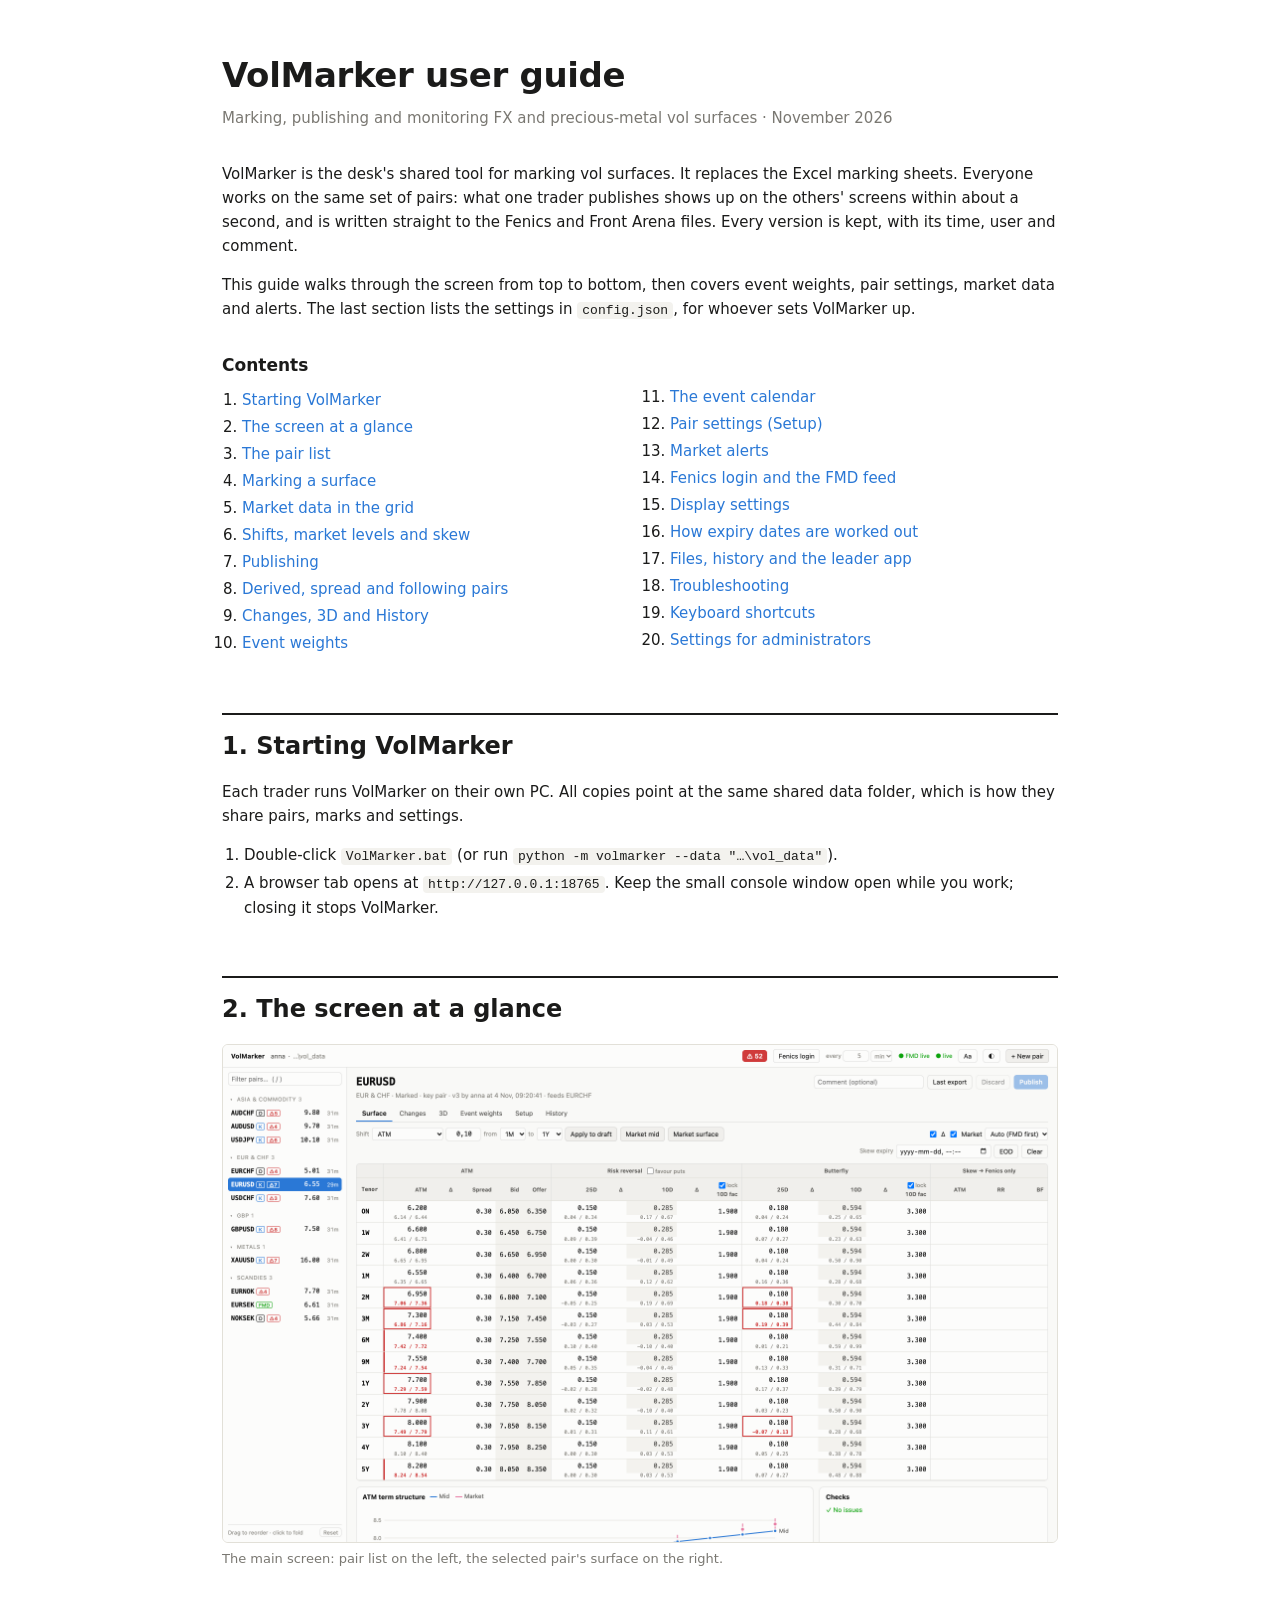
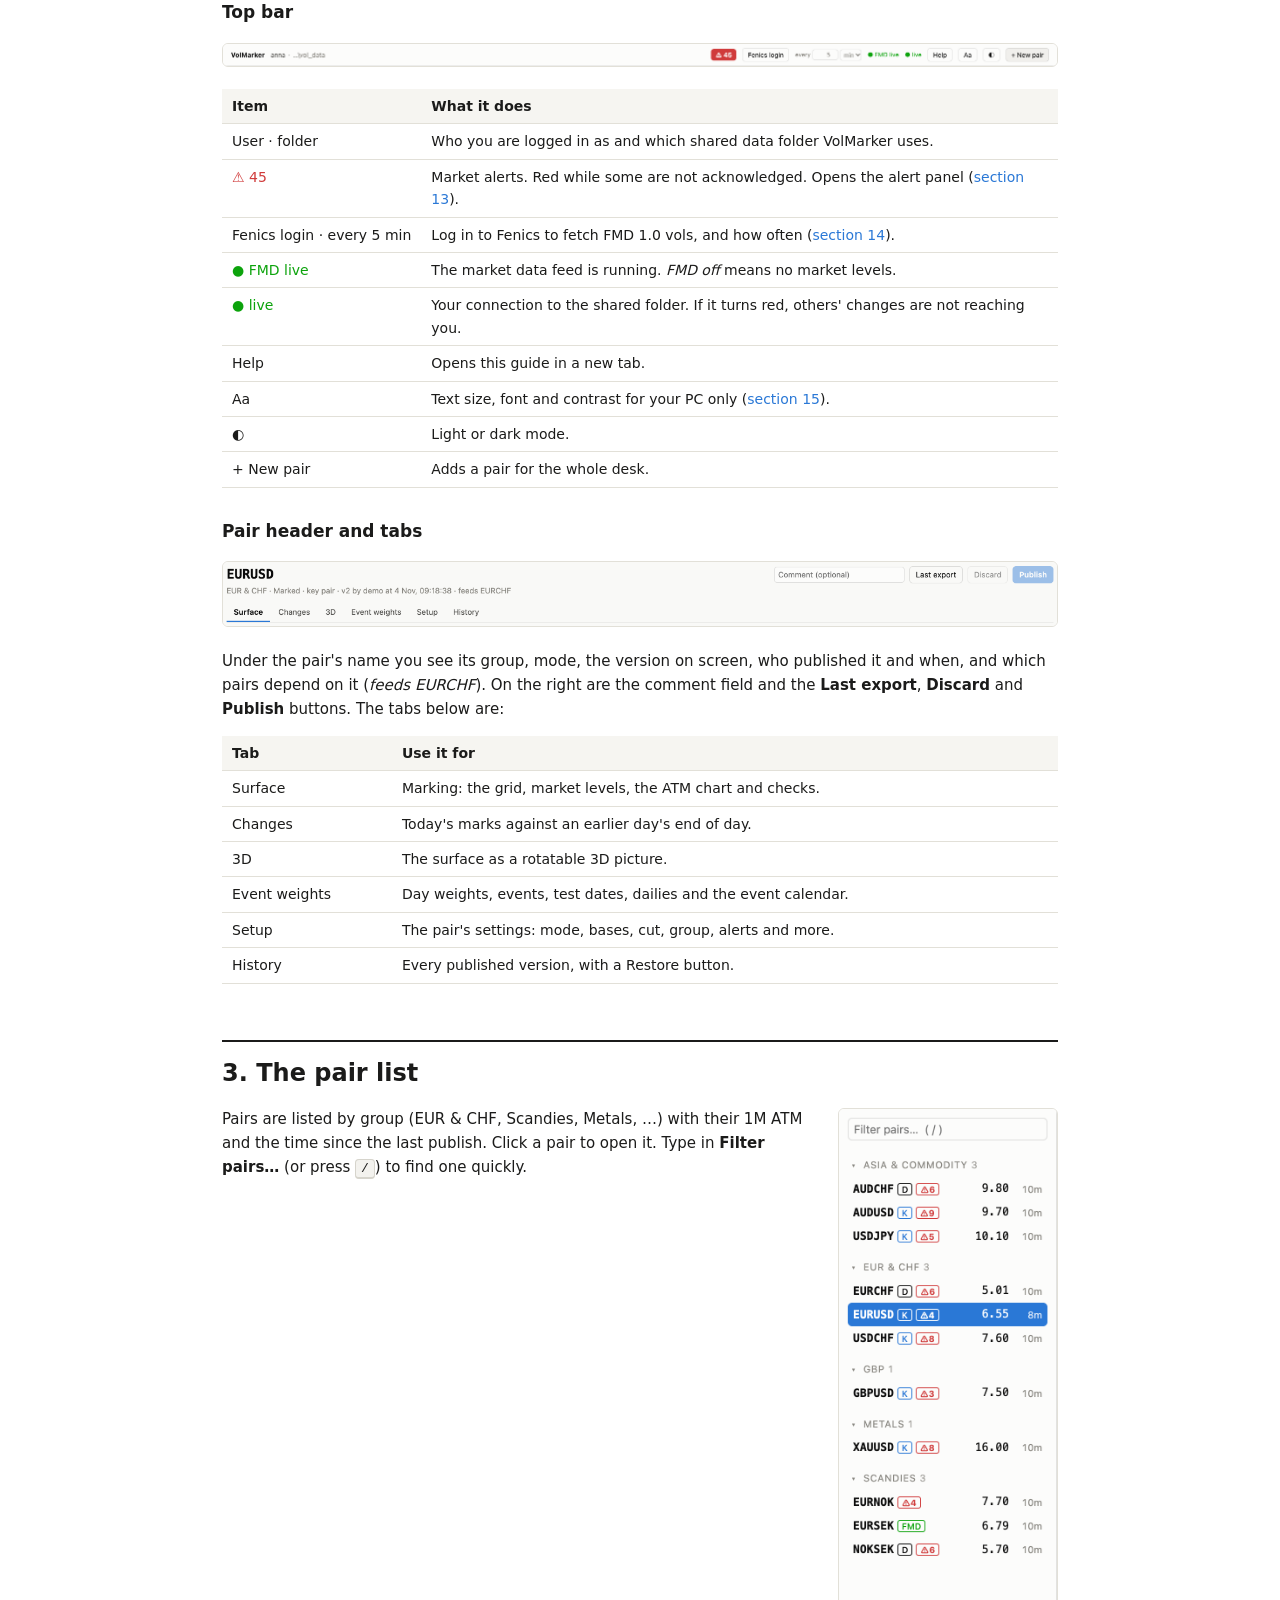
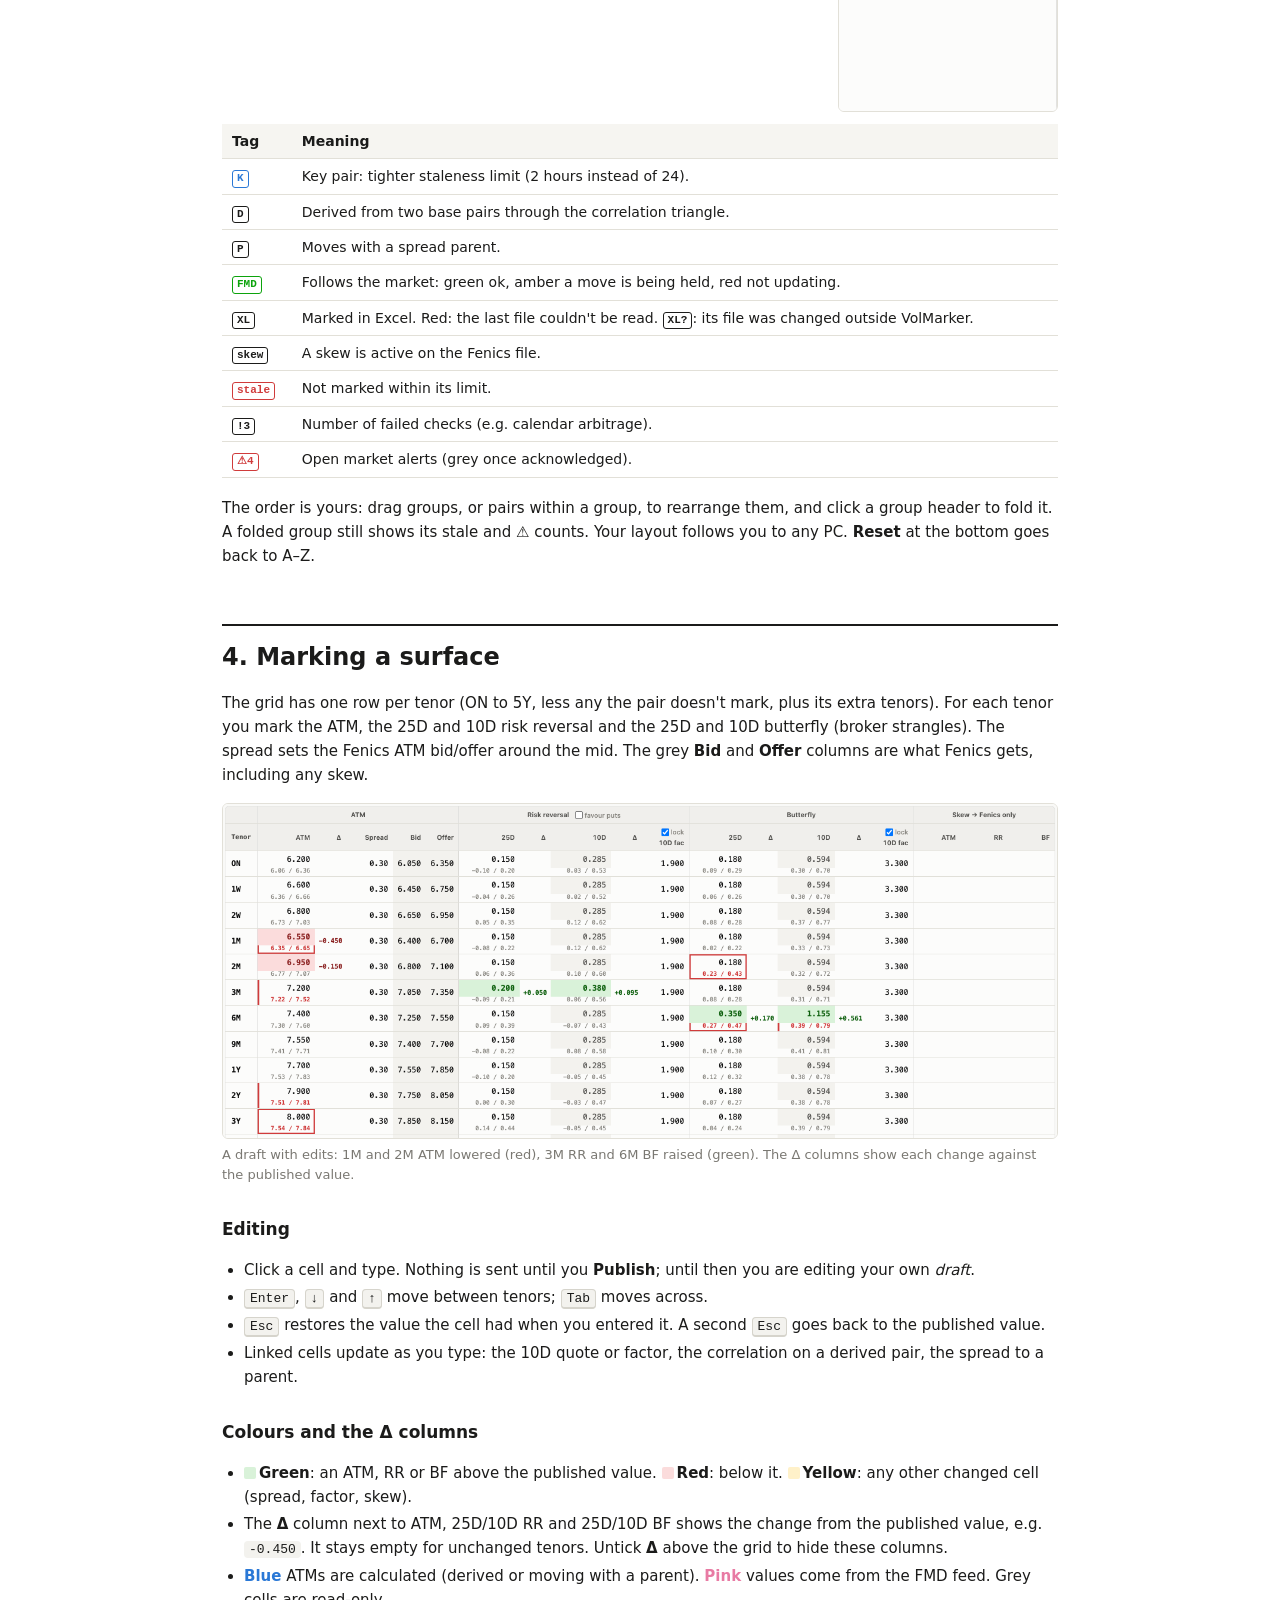
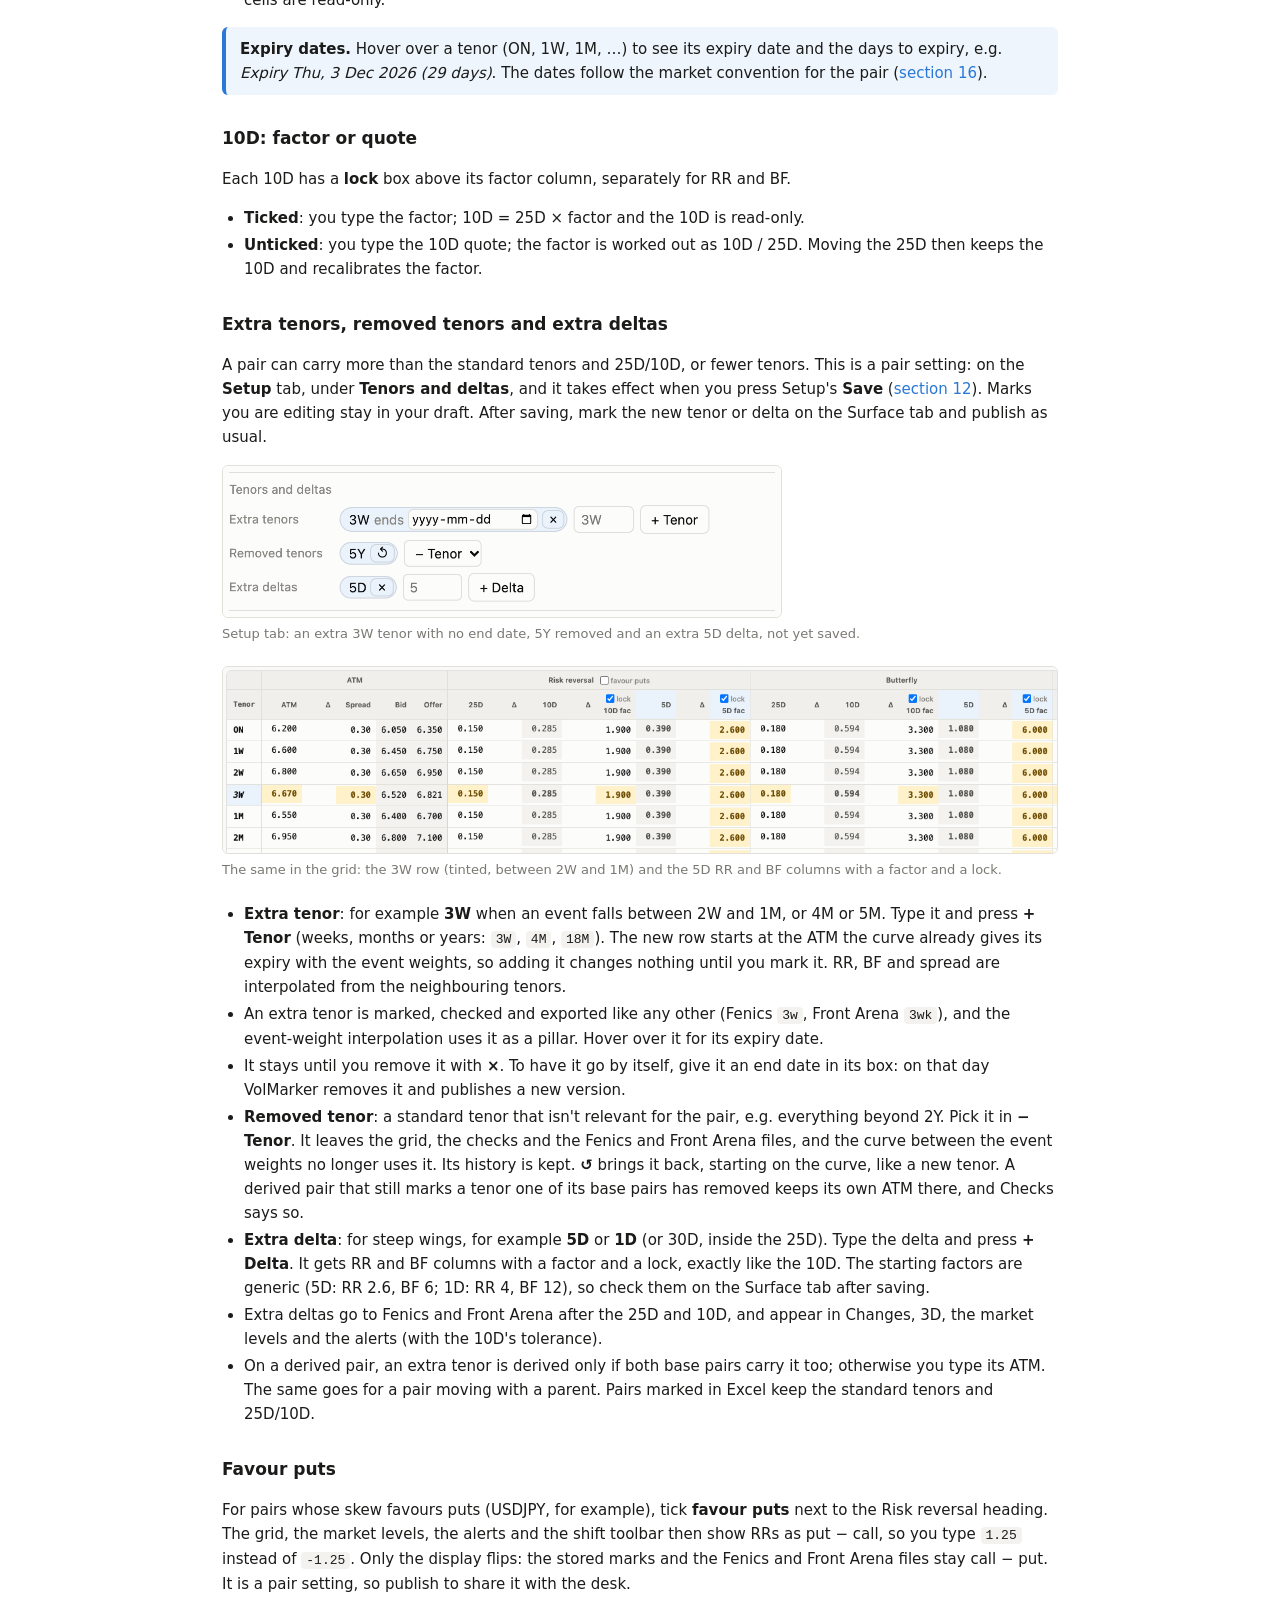
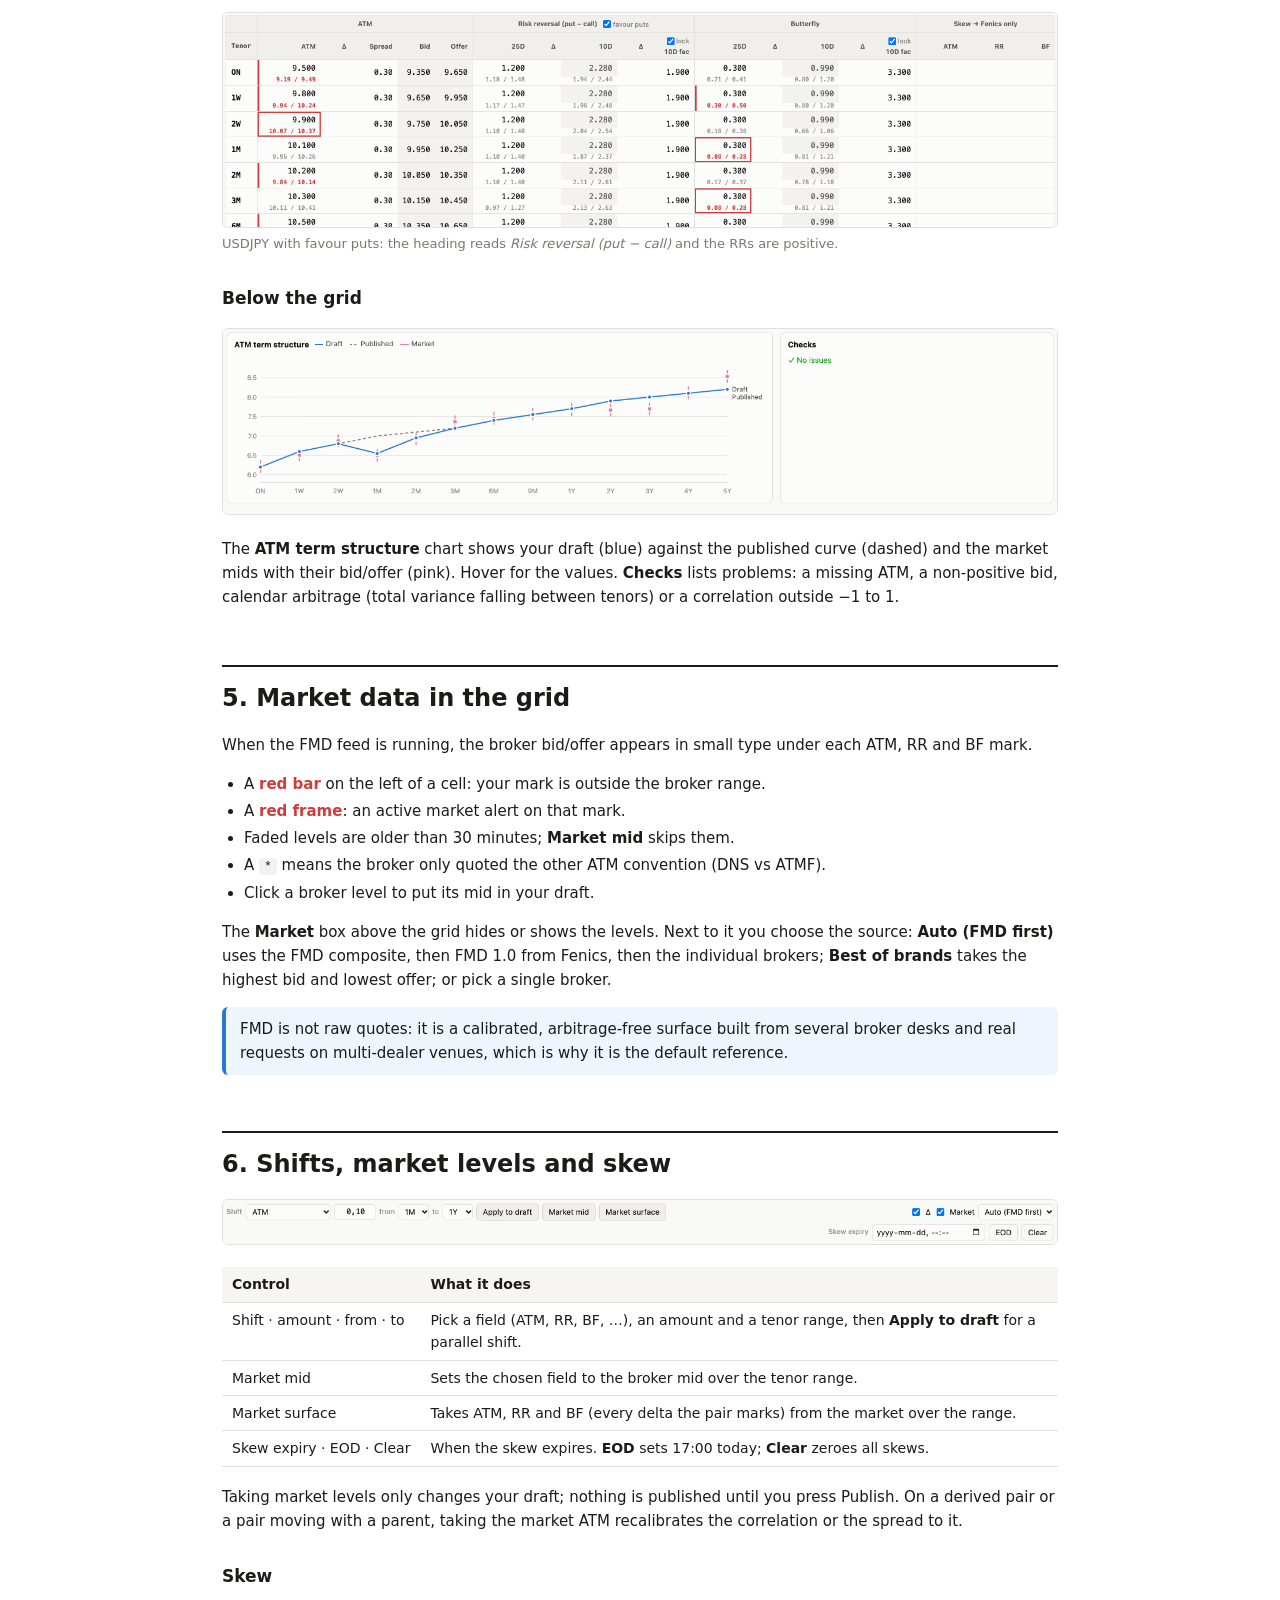
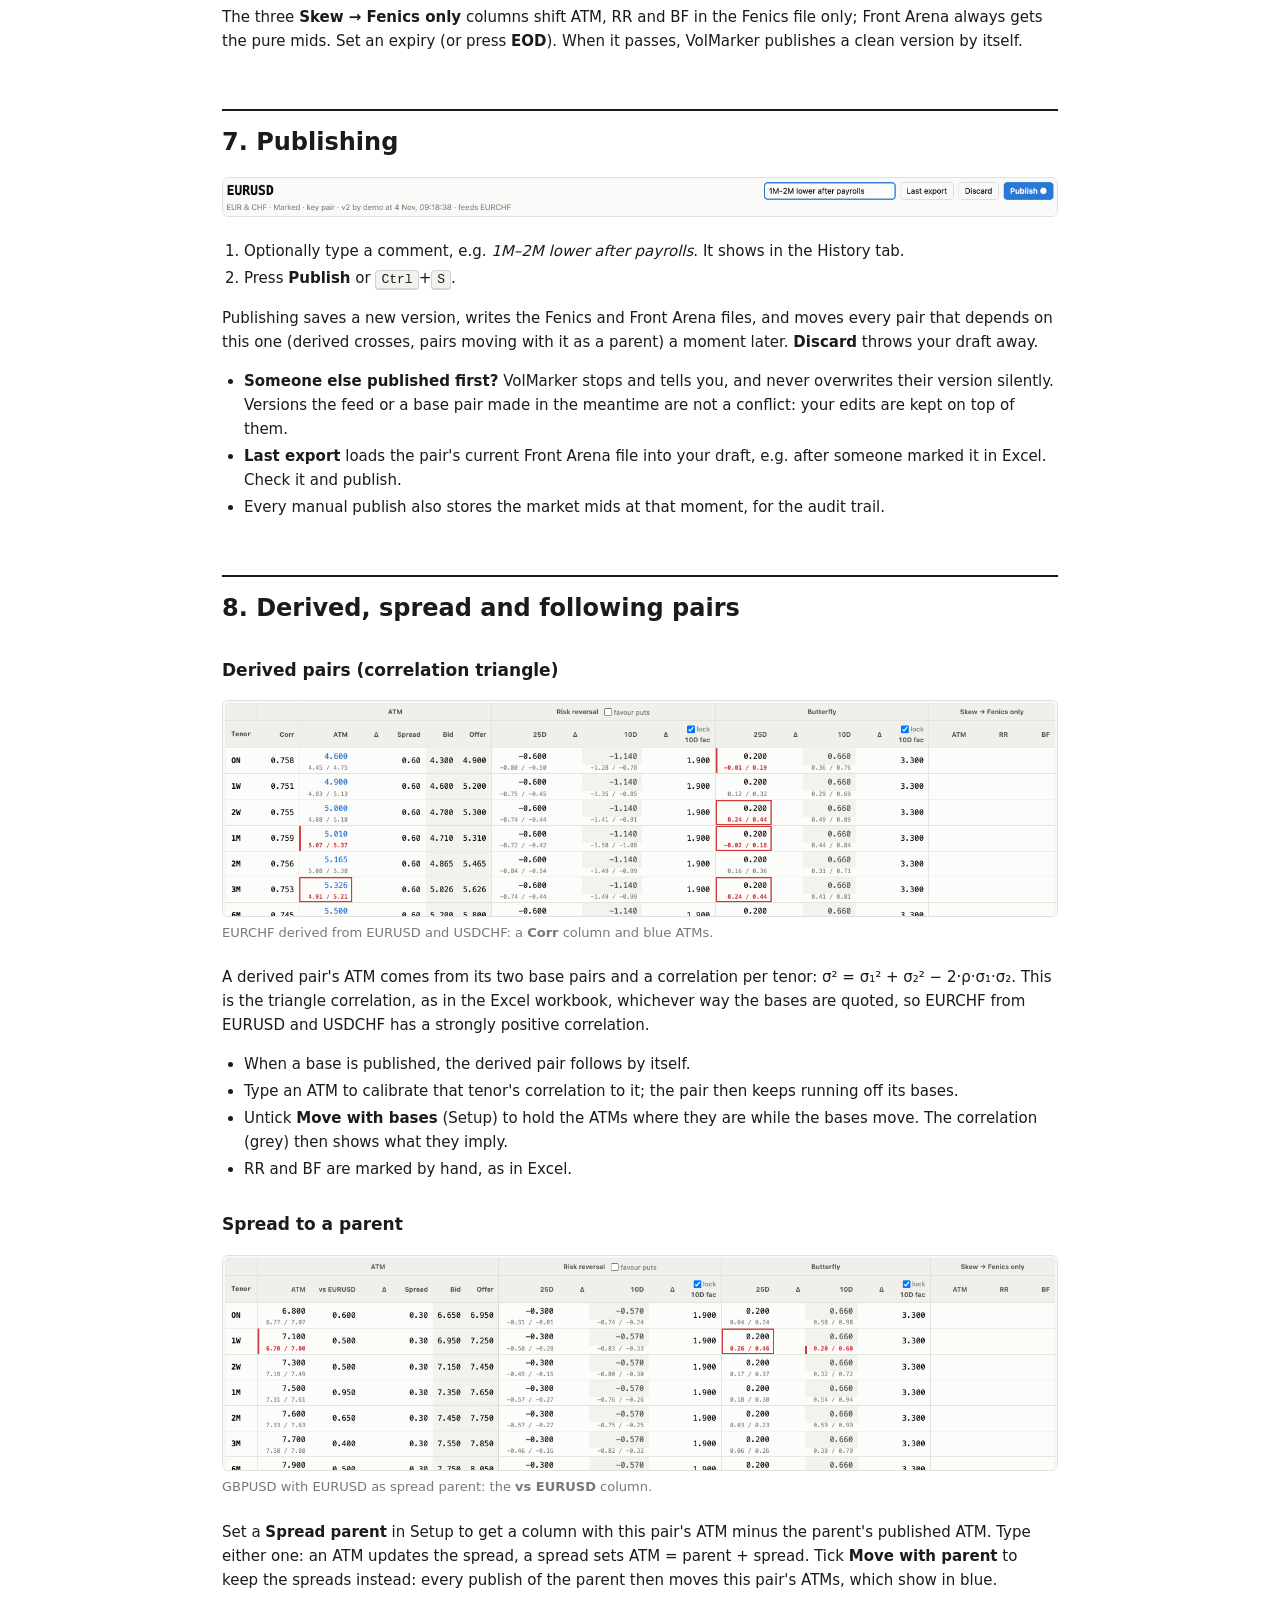
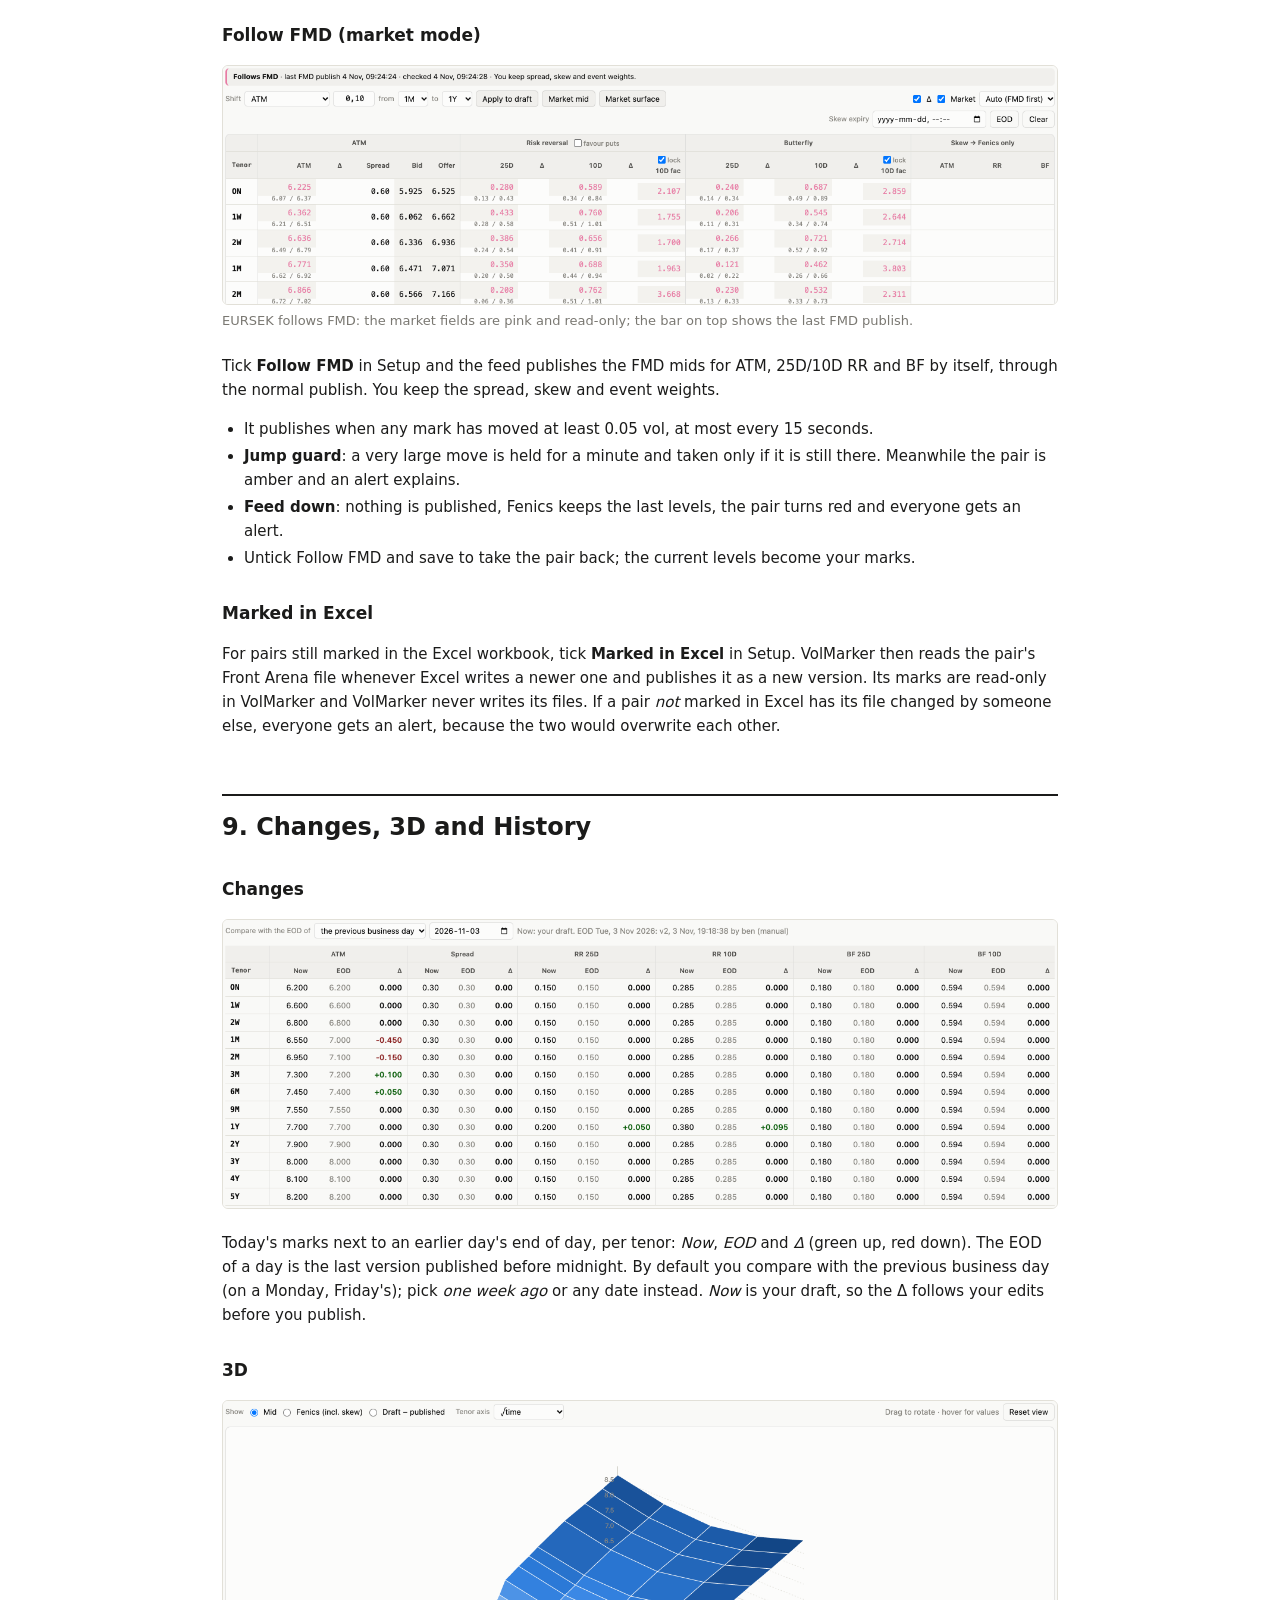
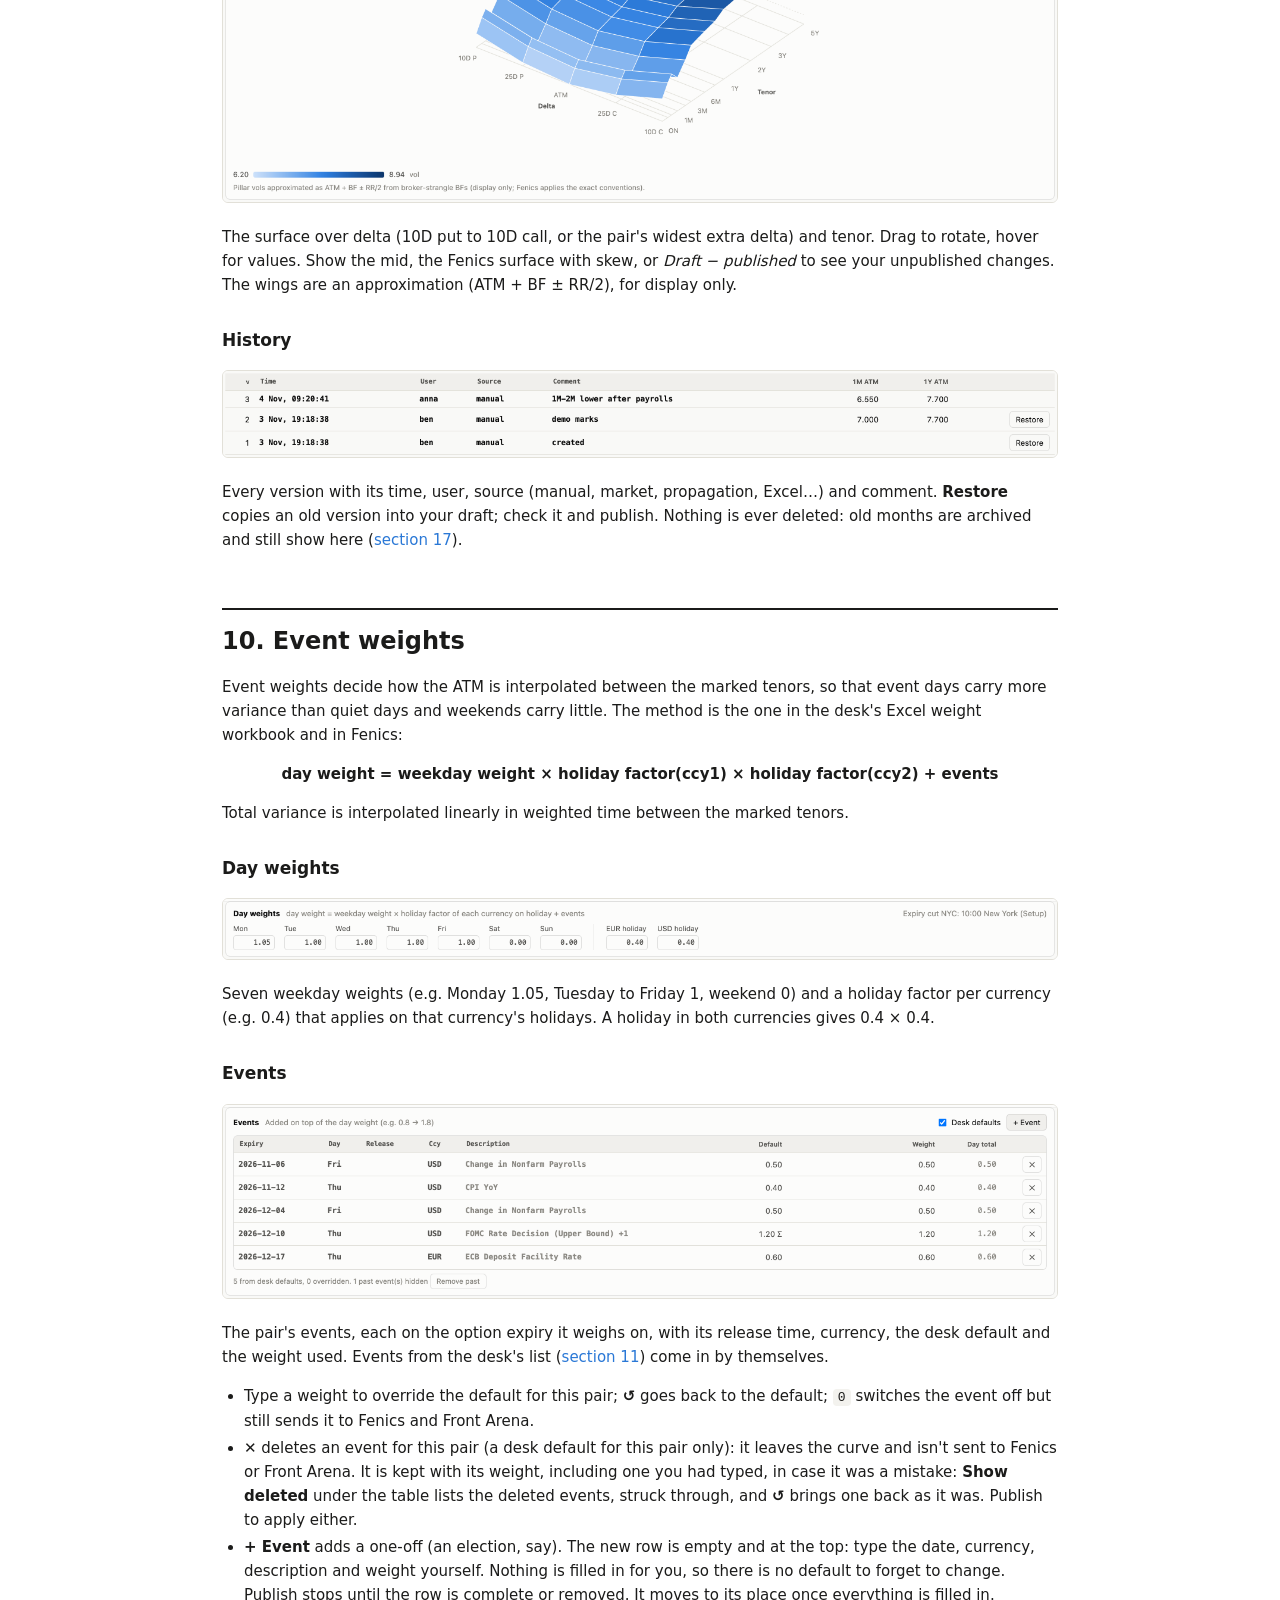
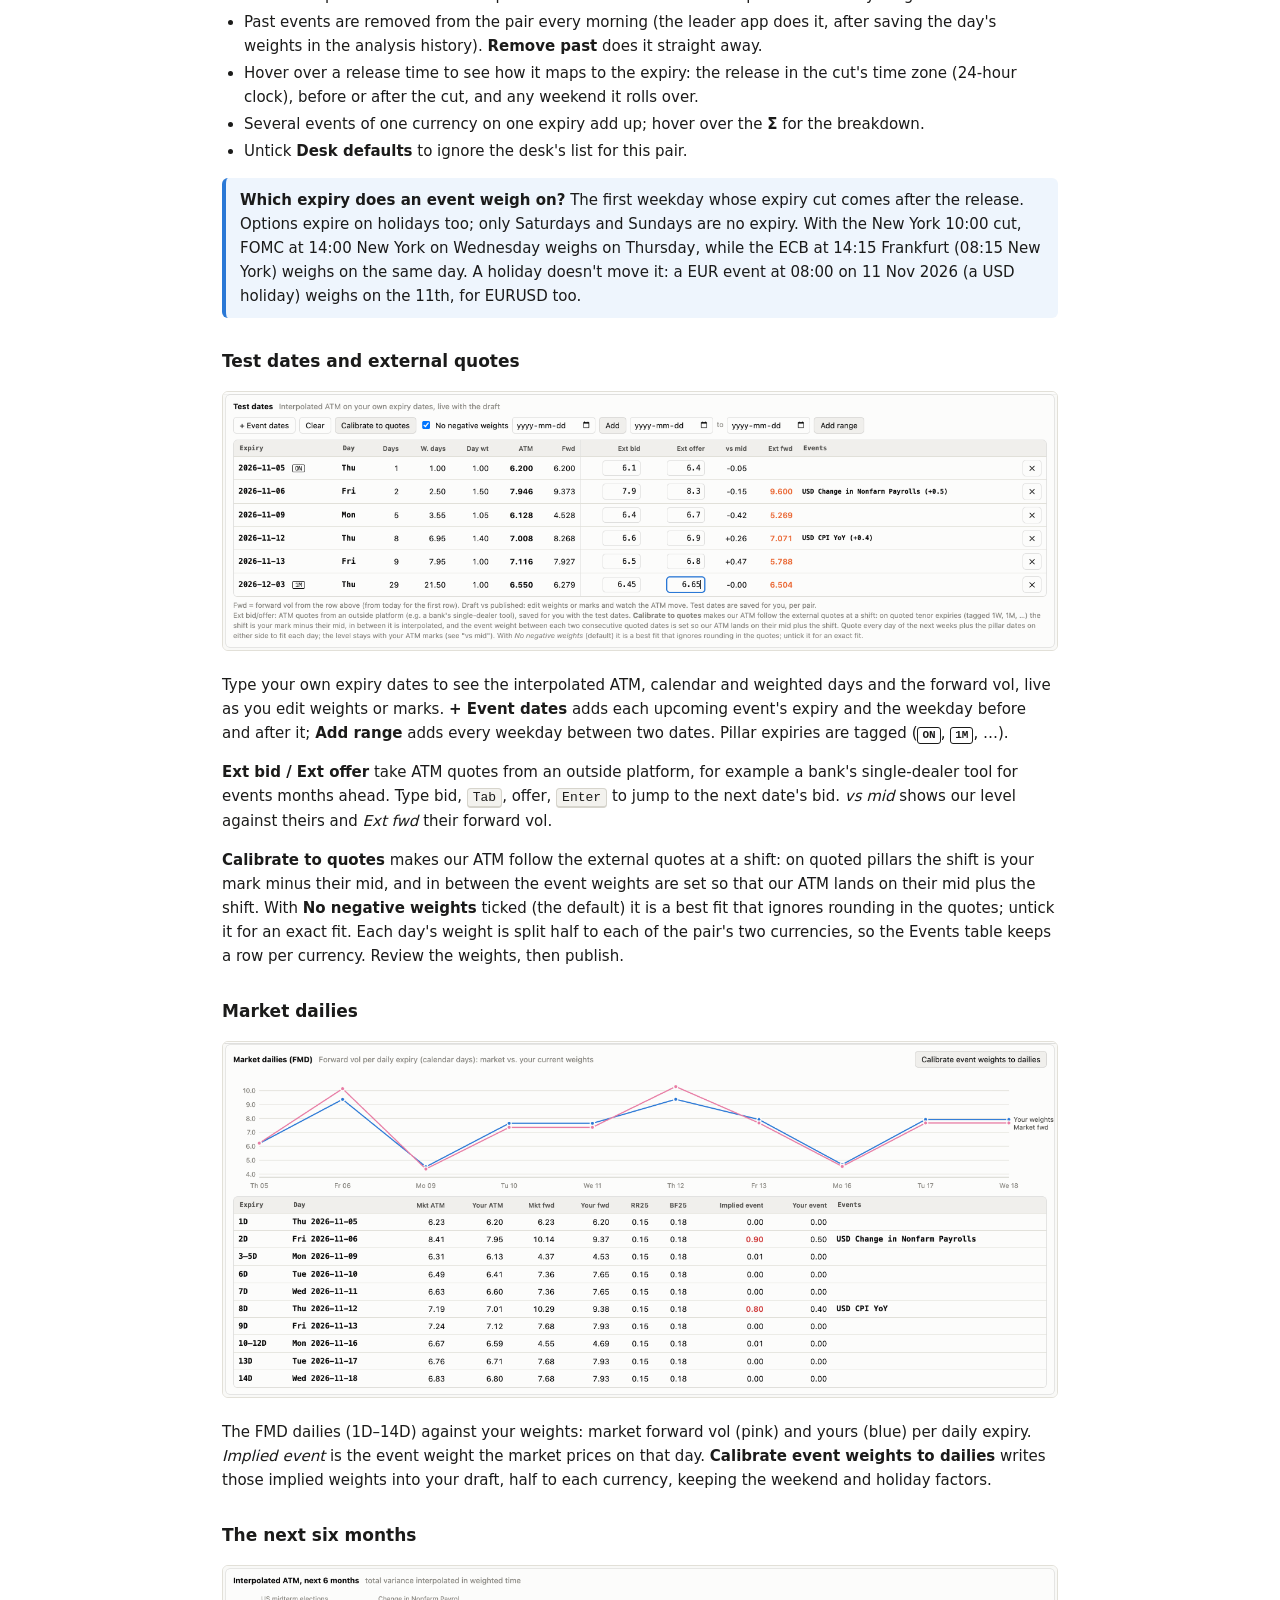
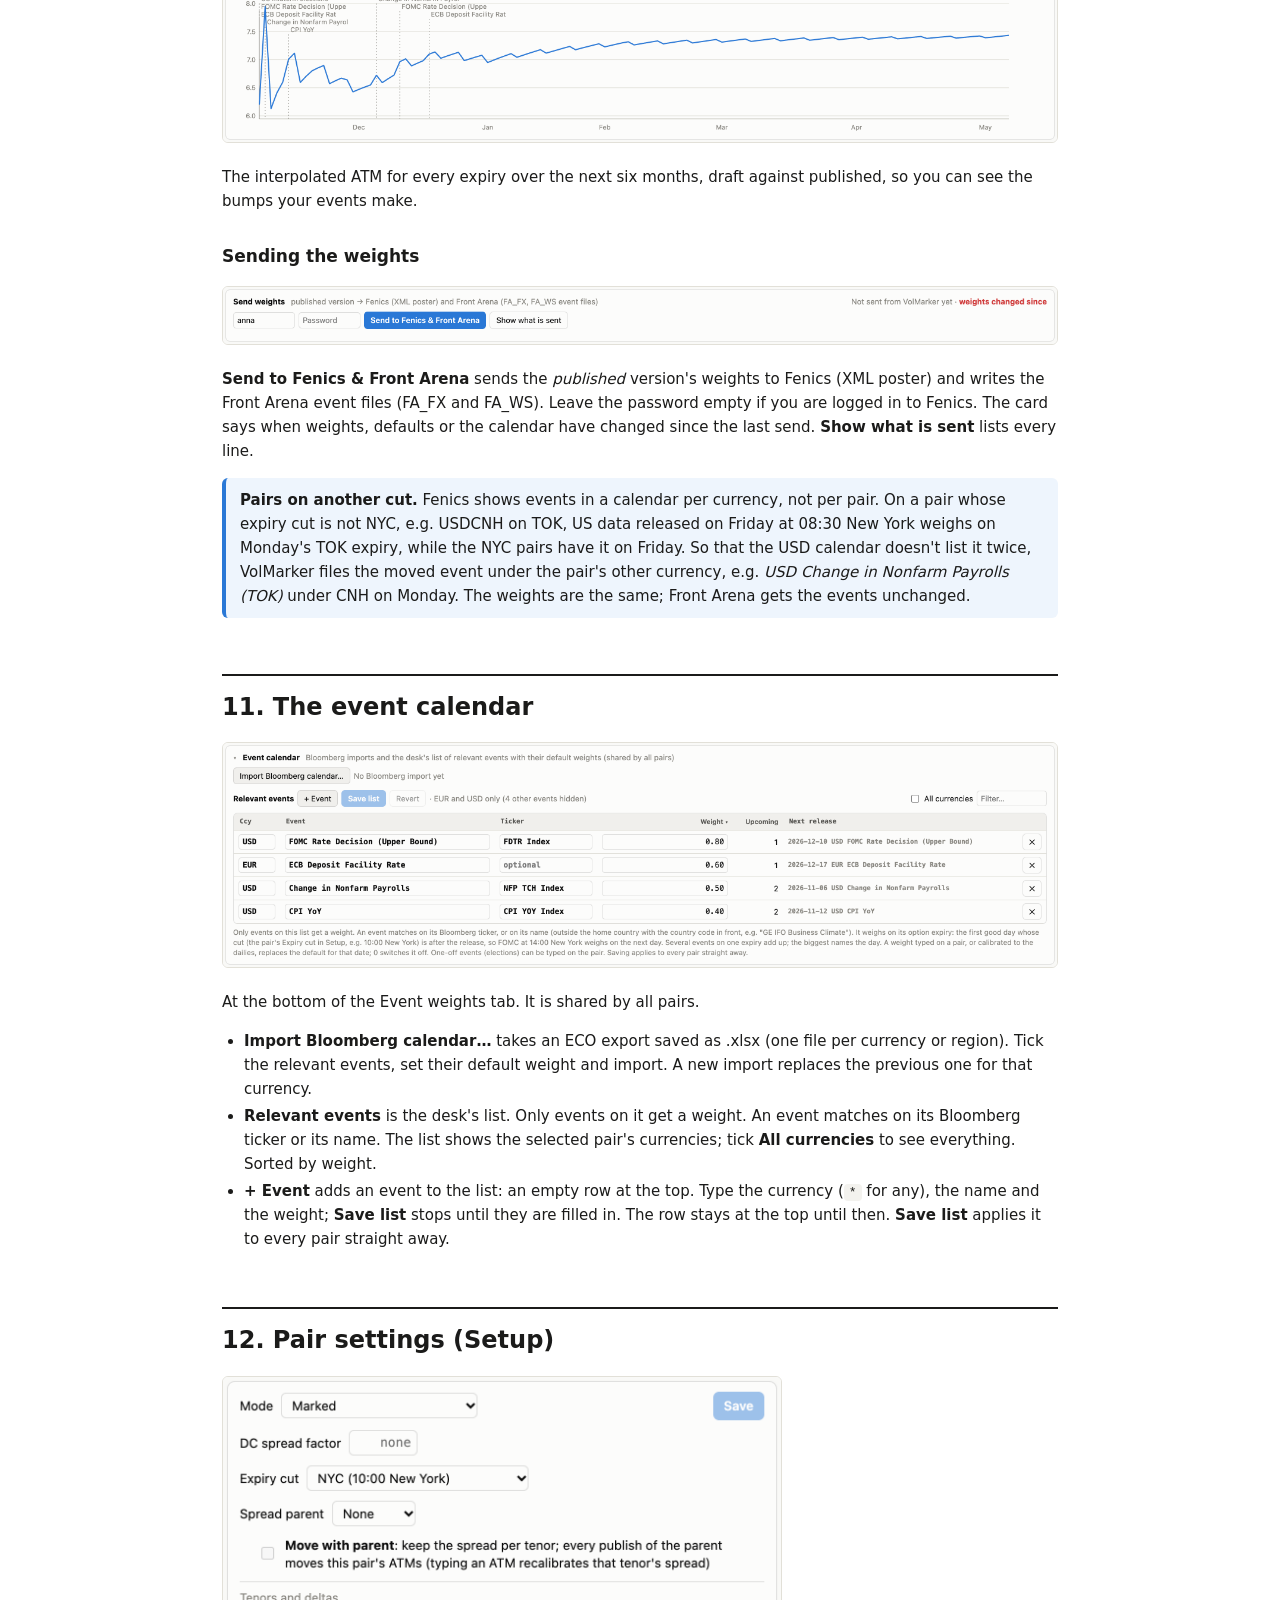
==== volmarker/static/guide/index.html @ fcfae7a3 "Docs: derived pairs use the triangle correlation README and the user guide still described the old c" ====
<!DOCTYPE html>
<html lang="en">
<head>
<meta charset="utf-8">
<title>VolMarker user guide</title>
<style>
  :root { --ink: #1b1b1a; --ink-2: #4c4b47; --muted: #7a7872; --rule: #e2e0d8; --accent: #2a78d6; --tip: #eef5fd; --warn: #fff4d6; }
  * { box-sizing: border-box; }
  body { margin: 0; color: var(--ink); background: #fff; font: 15px/1.6 system-ui, -apple-system, "Segoe UI", sans-serif; }
  main { max-width: 900px; margin: 0 auto; padding: 48px 32px 80px; }
  h1 { font-size: 34px; margin: 0 0 4px; letter-spacing: -.01em; }
  .sub { color: var(--muted); margin: 0 0 32px; }
  h2 { font-size: 24px; margin: 56px 0 12px; padding-top: 12px; border-top: 2px solid var(--ink); }
  h3 { font-size: 17px; margin: 30px 0 6px; }
  p, li { color: var(--ink); }
  ul, ol { padding-left: 22px; }
  li { margin: 3px 0; }
  code, kbd { font-family: ui-monospace, Consolas, "SF Mono", monospace; font-size: 13px; background: #f3f2ee; border-radius: 4px; padding: 1px 5px; }
  kbd { border: 1px solid #d6d4cc; border-bottom-width: 2px; }
  figure { margin: 16px 0 22px; }
  figure img { display: block; max-width: 100%; border: 1px solid var(--rule); border-radius: 6px; }
  figure.narrow img { max-width: 420px; }
  figure.half img { max-width: 560px; }
  figure.side { float: right; width: 220px; margin: 4px 0 12px 24px; }
  h2 { clear: both; }
  figcaption { color: var(--muted); font-size: 13px; margin-top: 6px; }
  .tip, .warn { border-radius: 6px; padding: 10px 14px; margin: 14px 0; }
  .tip { background: var(--tip); border-left: 4px solid var(--accent); }
  .warn { background: var(--warn); border-left: 4px solid #e0a800; }
  table { border-collapse: collapse; width: 100%; margin: 10px 0 18px; font-size: 14px; }
  th, td { text-align: left; vertical-align: top; padding: 6px 10px; border-bottom: 1px solid var(--rule); }
  th { background: #f6f5f1; font-weight: 600; }
  td:first-child { white-space: nowrap; }
  table.cfg td:first-child { white-space: normal; width: 34%; }
  table.cfg td:first-child code { white-space: nowrap; line-height: 1.9; }
  table.cfg td:nth-child(2):not(:last-child) { white-space: normal; width: 18%; }
  .toc { columns: 2; column-gap: 40px; padding-left: 20px; margin: 0; }
  .toc li { break-inside: avoid; }
  a { color: var(--accent); text-decoration: none; }
  .tag { display: inline-block; font: 600 11px/1.4 ui-monospace, Consolas, monospace; border: 1px solid currentColor; border-radius: 3px; padding: 0 4px; }
  .k { color: #2a78d6; } .fmd { color: #0ca30c; } .red { color: #d03b3b; }
  .swatch { display: inline-block; width: 12px; height: 12px; border-radius: 2px; vertical-align: -1px; margin-right: 3px; }
  @media print {
    main { max-width: none; padding: 0; }
    body { font-size: 11pt; }
    h2 { margin-top: 28px; }
    h2#start { break-before: page; }
    figure, .tip, .warn, tr { break-inside: avoid; }
    thead { display: table-header-group; }
    table { break-before: avoid; }
    h2, h3 { break-after: avoid; }
    figure img { max-height: 105mm; width: auto; }
    figure.side { width: 50mm; }
    figure.side img { max-height: none; width: 100%; }
    a { color: var(--ink); }
  }
</style>
</head>
<body>
<main>

<h1>VolMarker user guide</h1>
<p class="sub">Marking, publishing and monitoring FX and precious-metal vol surfaces · November 2026</p>

<p>VolMarker is the desk's shared tool for marking vol surfaces. It replaces the Excel marking sheets. Everyone works on the same set of pairs: what one trader publishes shows up on the others' screens within about a second, and is written straight to the Fenics and Front Arena files. Every version is kept, with its time, user and comment.</p>

<p>This guide walks through the screen from top to bottom, then covers event weights, pair settings, market data and alerts. The last section lists the settings in <code>config.json</code>, for whoever sets VolMarker up.</p>

<h3>Contents</h3>
<ol class="toc">
  <li><a href="#start">Starting VolMarker</a></li>
  <li><a href="#screen">The screen at a glance</a></li>
  <li><a href="#sidebar">The pair list</a></li>
  <li><a href="#marking">Marking a surface</a></li>
  <li><a href="#market">Market data in the grid</a></li>
  <li><a href="#tools">Shifts, market levels and skew</a></li>
  <li><a href="#publish">Publishing</a></li>
  <li><a href="#types">Derived, spread and following pairs</a></li>
  <li><a href="#changes">Changes, 3D and History</a></li>
  <li><a href="#weights">Event weights</a></li>
  <li><a href="#calendar">The event calendar</a></li>
  <li><a href="#setup">Pair settings (Setup)</a></li>
  <li><a href="#alerts">Market alerts</a></li>
  <li><a href="#fenics">Fenics login and the FMD feed</a></li>
  <li><a href="#display">Display settings</a></li>
  <li><a href="#dates">How expiry dates are worked out</a></li>
  <li><a href="#files">Files, history and the leader app</a></li>
  <li><a href="#trouble">Troubleshooting</a></li>
  <li><a href="#keys">Keyboard shortcuts</a></li>
  <li><a href="#config">Settings for administrators</a></li>
</ol>

<!-- ------------------------------------------------------------------ -->
<h2 id="start">1. Starting VolMarker</h2>

<p>Each trader runs VolMarker on their own PC. All copies point at the same shared data folder, which is how they share pairs, marks and settings.</p>
<ol>
  <li>Double-click <code>VolMarker.bat</code> (or run <code>python -m volmarker --data "…\vol_data"</code>).</li>
  <li>A browser tab opens at <code>http://127.0.0.1:18765</code>. Keep the small console window open while you work; closing it stops VolMarker.</li>
</ol>


<!-- ------------------------------------------------------------------ -->
<h2 id="screen">2. The screen at a glance</h2>

<figure><img src="shots/overview.png" alt="VolMarker main screen"><figcaption>The main screen: pair list on the left, the selected pair's surface on the right.</figcaption></figure>

<h3>Top bar</h3>
<figure><img src="shots/topbar.png" alt="Top bar"></figure>
<table>
  <thead><tr><th>Item</th><th>What it does</th></tr></thead>
  <tr><td>User · folder</td><td>Who you are logged in as and which shared data folder VolMarker uses.</td></tr>
  <tr><td><span class="red">⚠ 45</span></td><td>Market alerts. Red while some are not acknowledged. Opens the alert panel (<a href="#alerts">section 13</a>).</td></tr>
  <tr><td>Fenics login · every 5 min</td><td>Log in to Fenics to fetch FMD 1.0 vols, and how often (<a href="#fenics">section 14</a>).</td></tr>
  <tr><td><span class="fmd">● FMD live</span></td><td>The market data feed is running. <i>FMD off</i> means no market levels.</td></tr>
  <tr><td><span class="fmd">● live</span></td><td>Your connection to the shared folder. If it turns red, others' changes are not reaching you.</td></tr>
  <tr><td>Help</td><td>Opens this guide in a new tab.</td></tr>
  <tr><td>Aa</td><td>Text size, font and contrast for your PC only (<a href="#display">section 15</a>).</td></tr>
  <tr><td>◐</td><td>Light or dark mode.</td></tr>
  <tr><td>+ New pair</td><td>Adds a pair for the whole desk.</td></tr>
</table>

<h3>Pair header and tabs</h3>
<figure><img src="shots/pairhead.png" alt="Pair header and tabs"></figure>
<p>Under the pair's name you see its group, mode, the version on screen, who published it and when, and which pairs depend on it (<i>feeds EURCHF</i>). On the right are the comment field and the <b>Last export</b>, <b>Discard</b> and <b>Publish</b> buttons. The tabs below are:</p>
<table>
  <thead><tr><th>Tab</th><th>Use it for</th></tr></thead>
  <tr><td>Surface</td><td>Marking: the grid, market levels, the ATM chart and checks.</td></tr>
  <tr><td>Changes</td><td>Today's marks against an earlier day's end of day.</td></tr>
  <tr><td>3D</td><td>The surface as a rotatable 3D picture.</td></tr>
  <tr><td>Event weights</td><td>Day weights, events, test dates, dailies and the event calendar.</td></tr>
  <tr><td>Setup</td><td>The pair's settings: mode, bases, cut, group, alerts and more.</td></tr>
  <tr><td>History</td><td>Every published version, with a Restore button.</td></tr>
</table>

<!-- ------------------------------------------------------------------ -->
<h2 id="sidebar">3. The pair list</h2>

<figure class="side"><img src="shots/sidebar.png" alt="Pair list"></figure>

<p>Pairs are listed by group (EUR &amp; CHF, Scandies, Metals, …) with their 1M ATM and the time since the last publish. Click a pair to open it. Type in <b>Filter pairs…</b> (or press <kbd>/</kbd>) to find one quickly.</p>

<table>
  <thead><tr><th>Tag</th><th>Meaning</th></tr></thead>
  <tr><td><span class="tag k">K</span></td><td>Key pair: tighter staleness limit (2 hours instead of 24).</td></tr>
  <tr><td><span class="tag">D</span></td><td>Derived from two base pairs through the correlation triangle.</td></tr>
  <tr><td><span class="tag">P</span></td><td>Moves with a spread parent.</td></tr>
  <tr><td><span class="tag fmd">FMD</span></td><td>Follows the market: green ok, amber a move is being held, red not updating.</td></tr>
  <tr><td><span class="tag">XL</span></td><td>Marked in Excel. Red: the last file couldn't be read. <span class="tag">XL?</span>: its file was changed outside VolMarker.</td></tr>
  <tr><td><span class="tag">skew</span></td><td>A skew is active on the Fenics file.</td></tr>
  <tr><td><span class="tag red">stale</span></td><td>Not marked within its limit.</td></tr>
  <tr><td><span class="tag">!3</span></td><td>Number of failed checks (e.g. calendar arbitrage).</td></tr>
  <tr><td><span class="tag red">⚠4</span></td><td>Open market alerts (grey once acknowledged).</td></tr>
</table>

<p>The order is yours: drag groups, or pairs within a group, to rearrange them, and click a group header to fold it. A folded group still shows its stale and ⚠ counts. Your layout follows you to any PC. <b>Reset</b> at the bottom goes back to A–Z.</p>

<!-- ------------------------------------------------------------------ -->
<h2 id="marking">4. Marking a surface</h2>

<p>The grid has one row per tenor (ON to 5Y, less any the pair doesn't mark, plus its extra tenors). For each tenor you mark the ATM, the 25D and 10D risk reversal and the 25D and 10D butterfly (broker strangles). The spread sets the Fenics ATM bid/offer around the mid. The grey <b>Bid</b> and <b>Offer</b> columns are what Fenics gets, including any skew.</p>

<figure><img src="shots/grid-edit.png" alt="Grid with edits"><figcaption>A draft with edits: 1M and 2M ATM lowered (red), 3M RR and 6M BF raised (green). The Δ columns show each change against the published value.</figcaption></figure>

<h3>Editing</h3>
<ul>
  <li>Click a cell and type. Nothing is sent until you <b>Publish</b>; until then you are editing your own <i>draft</i>.</li>
  <li><kbd>Enter</kbd>, <kbd>↓</kbd> and <kbd>↑</kbd> move between tenors; <kbd>Tab</kbd> moves across.</li>
  <li><kbd>Esc</kbd> restores the value the cell had when you entered it. A second <kbd>Esc</kbd> goes back to the published value.</li>
  <li>Linked cells update as you type: the 10D quote or factor, the correlation on a derived pair, the spread to a parent.</li>
</ul>

<h3>Colours and the Δ columns</h3>
<ul>
  <li><span class="swatch" style="background:#d9f2d9"></span><b>Green</b>: an ATM, RR or BF above the published value. <span class="swatch" style="background:#fbdcdc"></span><b>Red</b>: below it. <span class="swatch" style="background:#fff1c9"></span><b>Yellow</b>: any other changed cell (spread, factor, skew).</li>
  <li>The <b>Δ</b> column next to ATM, 25D/10D RR and 25D/10D BF shows the change from the published value, e.g. <code>-0.450</code>. It stays empty for unchanged tenors. Untick <b>Δ</b> above the grid to hide these columns.</li>
  <li><span style="color:#2a78d6"><b>Blue</b></span> ATMs are calculated (derived or moving with a parent). <span style="color:#e87ba4"><b>Pink</b></span> values come from the FMD feed. Grey cells are read-only.</li>
</ul>

<div class="tip"><b>Expiry dates.</b> Hover over a tenor (ON, 1W, 1M, …) to see its expiry date and the days to expiry, e.g. <i>Expiry Thu, 3 Dec 2026 (29 days)</i>. The dates follow the market convention for the pair (<a href="#dates">section 16</a>).</div>

<h3>10D: factor or quote</h3>
<p>Each 10D has a <b>lock</b> box above its factor column, separately for RR and BF.</p>
<ul>
  <li><b>Ticked</b>: you type the factor; 10D = 25D × factor and the 10D is read-only.</li>
  <li><b>Unticked</b>: you type the 10D quote; the factor is worked out as 10D / 25D. Moving the 25D then keeps the 10D and recalibrates the factor.</li>
</ul>

<h3 id="grid-extras">Extra tenors, removed tenors and extra deltas</h3>
<p>A pair can carry more than the standard tenors and 25D/10D, or fewer tenors. This is a pair setting: on the <b>Setup</b> tab, under <b>Tenors and deltas</b>, and it takes effect when you press Setup's <b>Save</b> (<a href="#setup">section 12</a>). Marks you are editing stay in your draft. After saving, mark the new tenor or delta on the Surface tab and publish as usual.</p>
<figure class="half"><img src="shots/extras-setup.png" alt="Tenors and deltas on the Setup tab"><figcaption>Setup tab: an extra 3W tenor with no end date, 5Y removed and an extra 5D delta, not yet saved.</figcaption></figure>
<figure><img src="shots/extras.png" alt="Extra tenor 3W and extra delta 5D in the grid"><figcaption>The same in the grid: the 3W row (tinted, between 2W and 1M) and the 5D RR and BF columns with a factor and a lock.</figcaption></figure>
<ul>
  <li><b>Extra tenor</b>: for example <b>3W</b> when an event falls between 2W and 1M, or 4M or 5M. Type it and press <b>+ Tenor</b> (weeks, months or years: <code>3W</code>, <code>4M</code>, <code>18M</code>). The new row starts at the ATM the curve already gives its expiry with the event weights, so adding it changes nothing until you mark it. RR, BF and spread are interpolated from the neighbouring tenors.</li>
  <li>An extra tenor is marked, checked and exported like any other (Fenics <code>3w</code>, Front Arena <code>3wk</code>), and the event-weight interpolation uses it as a pillar. Hover over it for its expiry date.</li>
  <li>It stays until you remove it with <b>×</b>. To have it go by itself, give it an end date in its box: on that day VolMarker removes it and publishes a new version.</li>
  <li><b>Removed tenor</b>: a standard tenor that isn't relevant for the pair, e.g. everything beyond 2Y. Pick it in <b>− Tenor</b>. It leaves the grid, the checks and the Fenics and Front Arena files, and the curve between the event weights no longer uses it. Its history is kept. <b>↺</b> brings it back, starting on the curve, like a new tenor. A derived pair that still marks a tenor one of its base pairs has removed keeps its own ATM there, and Checks says so.</li>
  <li><b>Extra delta</b>: for steep wings, for example <b>5D</b> or <b>1D</b> (or 30D, inside the 25D). Type the delta and press <b>+ Delta</b>. It gets RR and BF columns with a factor and a lock, exactly like the 10D. The starting factors are generic (5D: RR 2.6, BF 6; 1D: RR 4, BF 12), so check them on the Surface tab after saving.</li>
  <li>Extra deltas go to Fenics and Front Arena after the 25D and 10D, and appear in Changes, 3D, the market levels and the alerts (with the 10D's tolerance).</li>
  <li>On a derived pair, an extra tenor is derived only if both base pairs carry it too; otherwise you type its ATM. The same goes for a pair moving with a parent. Pairs marked in Excel keep the standard tenors and 25D/10D.</li>
</ul>

<h3>Favour puts</h3>
<p>For pairs whose skew favours puts (USDJPY, for example), tick <b>favour puts</b> next to the Risk reversal heading. The grid, the market levels, the alerts and the shift toolbar then show RRs as put − call, so you type <code>1.25</code> instead of <code>-1.25</code>. Only the display flips: the stored marks and the Fenics and Front Arena files stay call − put. It is a pair setting, so publish to share it with the desk.</p>
<figure><img src="shots/favourputs.png" alt="USDJPY with favour puts"><figcaption>USDJPY with favour puts: the heading reads <i>Risk reversal (put − call)</i> and the RRs are positive.</figcaption></figure>

<h3>Below the grid</h3>
<figure><img src="shots/below.png" alt="ATM chart and checks"></figure>
<p>The <b>ATM term structure</b> chart shows your draft (blue) against the published curve (dashed) and the market mids with their bid/offer (pink). Hover for the values. <b>Checks</b> lists problems: a missing ATM, a non-positive bid, calendar arbitrage (total variance falling between tenors) or a correlation outside −1 to 1.</p>

<!-- ------------------------------------------------------------------ -->
<h2 id="market">5. Market data in the grid</h2>

<p>When the FMD feed is running, the broker bid/offer appears in small type under each ATM, RR and BF mark.</p>
<ul>
  <li>A <span class="red"><b>red bar</b></span> on the left of a cell: your mark is outside the broker range.</li>
  <li>A <span class="red"><b>red frame</b></span>: an active market alert on that mark.</li>
  <li>Faded levels are older than 30 minutes; <b>Market mid</b> skips them.</li>
  <li>A <code>*</code> means the broker only quoted the other ATM convention (DNS vs ATMF).</li>
  <li>Click a broker level to put its mid in your draft.</li>
</ul>
<p>The <b>Market</b> box above the grid hides or shows the levels. Next to it you choose the source: <b>Auto (FMD first)</b> uses the FMD composite, then FMD 1.0 from Fenics, then the individual brokers; <b>Best of brands</b> takes the highest bid and lowest offer; or pick a single broker.</p>
<div class="tip">FMD is not raw quotes: it is a calibrated, arbitrage-free surface built from several broker desks and real requests on multi-dealer venues, which is why it is the default reference.</div>

<!-- ------------------------------------------------------------------ -->
<h2 id="tools">6. Shifts, market levels and skew</h2>

<figure><img src="shots/toolbar.png" alt="Toolbar"></figure>
<table>
  <thead><tr><th>Control</th><th>What it does</th></tr></thead>
  <tr><td>Shift · amount · from · to</td><td>Pick a field (ATM, RR, BF, …), an amount and a tenor range, then <b>Apply to draft</b> for a parallel shift.</td></tr>
  <tr><td>Market mid</td><td>Sets the chosen field to the broker mid over the tenor range.</td></tr>
  <tr><td>Market surface</td><td>Takes ATM, RR and BF (every delta the pair marks) from the market over the range.</td></tr>
  <tr><td>Skew expiry · EOD · Clear</td><td>When the skew expires. <b>EOD</b> sets 17:00 today; <b>Clear</b> zeroes all skews.</td></tr>
</table>
<p>Taking market levels only changes your draft; nothing is published until you press Publish. On a derived pair or a pair moving with a parent, taking the market ATM recalibrates the correlation or the spread to it.</p>

<h3>Skew</h3>
<p>The three <b>Skew → Fenics only</b> columns shift ATM, RR and BF in the Fenics file only; Front Arena always gets the pure mids. Set an expiry (or press <b>EOD</b>). When it passes, VolMarker publishes a clean version by itself.</p>

<!-- ------------------------------------------------------------------ -->
<h2 id="publish">7. Publishing</h2>

<figure><img src="shots/publishbar.png" alt="Publish bar"></figure>
<ol>
  <li>Optionally type a comment, e.g. <i>1M–2M lower after payrolls</i>. It shows in the History tab.</li>
  <li>Press <b>Publish</b> or <kbd>Ctrl</kbd>+<kbd>S</kbd>.</li>
</ol>
<p>Publishing saves a new version, writes the Fenics and Front Arena files, and moves every pair that depends on this one (derived crosses, pairs moving with it as a parent) a moment later. <b>Discard</b> throws your draft away.</p>
<ul>
  <li><b>Someone else published first?</b> VolMarker stops and tells you, and never overwrites their version silently. Versions the feed or a base pair made in the meantime are not a conflict: your edits are kept on top of them.</li>
  <li><b>Last export</b> loads the pair's current Front Arena file into your draft, e.g. after someone marked it in Excel. Check it and publish.</li>
  <li>Every manual publish also stores the market mids at that moment, for the audit trail.</li>
</ul>

<!-- ------------------------------------------------------------------ -->
<h2 id="types">8. Derived, spread and following pairs</h2>

<h3>Derived pairs (correlation triangle)</h3>
<figure><img src="shots/derived.png" alt="EURCHF derived pair"><figcaption>EURCHF derived from EURUSD and USDCHF: a <b>Corr</b> column and blue ATMs.</figcaption></figure>
<p>A derived pair's ATM comes from its two base pairs and a correlation per tenor: σ² = σ₁² + σ₂² − 2·ρ·σ₁·σ₂. This is the triangle correlation, as in the Excel workbook, whichever way the bases are quoted, so EURCHF from EURUSD and USDCHF has a strongly positive correlation.</p>
<ul>
  <li>When a base is published, the derived pair follows by itself.</li>
  <li>Type an ATM to calibrate that tenor's correlation to it; the pair then keeps running off its bases.</li>
  <li>Untick <b>Move with bases</b> (Setup) to hold the ATMs where they are while the bases move. The correlation (grey) then shows what they imply.</li>
  <li>RR and BF are marked by hand, as in Excel.</li>
</ul>

<h3>Spread to a parent</h3>
<figure><img src="shots/spread.png" alt="GBPUSD with spread to EURUSD"><figcaption>GBPUSD with EURUSD as spread parent: the <b>vs EURUSD</b> column.</figcaption></figure>
<p>Set a <b>Spread parent</b> in Setup to get a column with this pair's ATM minus the parent's published ATM. Type either one: an ATM updates the spread, a spread sets ATM = parent + spread. Tick <b>Move with parent</b> to keep the spreads instead: every publish of the parent then moves this pair's ATMs, which show in blue.</p>

<h3>Follow FMD (market mode)</h3>
<figure><img src="shots/follow.png" alt="EURSEK following FMD"><figcaption>EURSEK follows FMD: the market fields are pink and read-only; the bar on top shows the last FMD publish.</figcaption></figure>
<p>Tick <b>Follow FMD</b> in Setup and the feed publishes the FMD mids for ATM, 25D/10D RR and BF by itself, through the normal publish. You keep the spread, skew and event weights.</p>
<ul>
  <li>It publishes when any mark has moved at least 0.05 vol, at most every 15 seconds.</li>
  <li><b>Jump guard</b>: a very large move is held for a minute and taken only if it is still there. Meanwhile the pair is amber and an alert explains.</li>
  <li><b>Feed down</b>: nothing is published, Fenics keeps the last levels, the pair turns red and everyone gets an alert.</li>
  <li>Untick Follow FMD and save to take the pair back; the current levels become your marks.</li>
</ul>

<h3>Marked in Excel</h3>
<p>For pairs still marked in the Excel workbook, tick <b>Marked in Excel</b> in Setup. VolMarker then reads the pair's Front Arena file whenever Excel writes a newer one and publishes it as a new version. Its marks are read-only in VolMarker and VolMarker never writes its files. If a pair <i>not</i> marked in Excel has its file changed by someone else, everyone gets an alert, because the two would overwrite each other.</p>

<!-- ------------------------------------------------------------------ -->
<h2 id="changes">9. Changes, 3D and History</h2>

<h3>Changes</h3>
<figure><img src="shots/changes.png" alt="Changes tab"></figure>
<p>Today's marks next to an earlier day's end of day, per tenor: <i>Now</i>, <i>EOD</i> and <i>Δ</i> (green up, red down). The EOD of a day is the last version published before midnight. By default you compare with the previous business day (on a Monday, Friday's); pick <i>one week ago</i> or any date instead. <i>Now</i> is your draft, so the Δ follows your edits before you publish.</p>

<h3>3D</h3>
<figure><img src="shots/3d.png" alt="3D surface"></figure>
<p>The surface over delta (10D put to 10D call, or the pair's widest extra delta) and tenor. Drag to rotate, hover for values. Show the mid, the Fenics surface with skew, or <i>Draft − published</i> to see your unpublished changes. The wings are an approximation (ATM + BF ± RR/2), for display only.</p>

<h3>History</h3>
<figure><img src="shots/history.png" alt="History tab"></figure>
<p>Every version with its time, user, source (manual, market, propagation, Excel…) and comment. <b>Restore</b> copies an old version into your draft; check it and publish. Nothing is ever deleted: old months are archived and still show here (<a href="#files">section 17</a>).</p>

<!-- ------------------------------------------------------------------ -->
<h2 id="weights">10. Event weights</h2>

<p>Event weights decide how the ATM is interpolated between the marked tenors, so that event days carry more variance than quiet days and weekends carry little. The method is the one in the desk's Excel weight workbook and in Fenics:</p>
<p style="text-align:center"><b>day weight = weekday weight × holiday factor(ccy1) × holiday factor(ccy2) + events</b></p>
<p>Total variance is interpolated linearly in weighted time between the marked tenors.</p>

<h3>Day weights</h3>
<figure><img src="shots/wt-day.png" alt="Day weights"></figure>
<p>Seven weekday weights (e.g. Monday 1.05, Tuesday to Friday 1, weekend 0) and a holiday factor per currency (e.g. 0.4) that applies on that currency's holidays. A holiday in both currencies gives 0.4 × 0.4.</p>

<h3>Events</h3>
<figure><img src="shots/wt-events.png" alt="Events table"></figure>
<p>The pair's events, each on the option expiry it weighs on, with its release time, currency, the desk default and the weight used. Events from the desk's list (<a href="#calendar">section 11</a>) come in by themselves.</p>
<ul>
  <li>Type a weight to override the default for this pair; <b>↺</b> goes back to the default; <code>0</code> switches the event off but still sends it to Fenics and Front Arena.</li>
  <li><b>✕</b> deletes an event for this pair (a desk default for this pair only): it leaves the curve and isn't sent to Fenics or Front Arena. It is kept with its weight, including one you had typed, in case it was a mistake: <b>Show deleted</b> under the table lists the deleted events, struck through, and <b>↺</b> brings one back as it was. Publish to apply either.</li>
  <li><b>+ Event</b> adds a one-off (an election, say). The new row is empty and at the top: type the date, currency, description and weight yourself. Nothing is filled in for you, so there is no default to forget to change. Publish stops until the row is complete or removed. It moves to its place once everything is filled in.</li>
  <li>Past events are removed from the pair every morning (the leader app does it, after saving the day's weights in the analysis history). <b>Remove past</b> does it straight away.</li>
  <li>Hover over a release time to see how it maps to the expiry: the release in the cut's time zone (24-hour clock), before or after the cut, and any weekend it rolls over.</li>
  <li>Several events of one currency on one expiry add up; hover over the <b>Σ</b> for the breakdown.</li>
  <li>Untick <b>Desk defaults</b> to ignore the desk's list for this pair.</li>
</ul>
<div class="tip"><b>Which expiry does an event weigh on?</b> The first weekday whose expiry cut comes after the release. Options expire on holidays too; only Saturdays and Sundays are no expiry. With the New York 10:00 cut, FOMC at 14:00 New York on Wednesday weighs on Thursday, while the ECB at 14:15 Frankfurt (08:15 New York) weighs on the same day. A holiday doesn't move it: a EUR event at 08:00 on 11 Nov 2026 (a USD holiday) weighs on the 11th, for EURUSD too.</div>

<h3>Test dates and external quotes</h3>
<figure><img src="shots/wt-test.png" alt="Test dates"></figure>
<p>Type your own expiry dates to see the interpolated ATM, calendar and weighted days and the forward vol, live as you edit weights or marks. <b>+ Event dates</b> adds each upcoming event's expiry and the weekday before and after it; <b>Add range</b> adds every weekday between two dates. Pillar expiries are tagged (<span class="tag">ON</span>, <span class="tag">1M</span>, …).</p>
<p><b>Ext bid / Ext offer</b> take ATM quotes from an outside platform, for example a bank's single-dealer tool for events months ahead. Type bid, <kbd>Tab</kbd>, offer, <kbd>Enter</kbd> to jump to the next date's bid. <i>vs mid</i> shows our level against theirs and <i>Ext fwd</i> their forward vol.</p>
<p><b>Calibrate to quotes</b> makes our ATM follow the external quotes at a shift: on quoted pillars the shift is your mark minus their mid, and in between the event weights are set so that our ATM lands on their mid plus the shift. With <b>No negative weights</b> ticked (the default) it is a best fit that ignores rounding in the quotes; untick it for an exact fit. Each day's weight is split half to each of the pair's two currencies, so the Events table keeps a row per currency. Review the weights, then publish.</p>

<h3>Market dailies</h3>
<figure><img src="shots/wt-dailies.png" alt="Market dailies"></figure>
<p>The FMD dailies (1D–14D) against your weights: market forward vol (pink) and yours (blue) per daily expiry. <i>Implied event</i> is the event weight the market prices on that day. <b>Calibrate event weights to dailies</b> writes those implied weights into your draft, half to each currency, keeping the weekend and holiday factors.</p>

<h3>The next six months</h3>
<figure><img src="shots/wt-curve.png" alt="Interpolated ATM curve"></figure>
<p>The interpolated ATM for every expiry over the next six months, draft against published, so you can see the bumps your events make.</p>

<h3>Sending the weights</h3>
<figure><img src="shots/wt-send.png" alt="Send weights"></figure>
<p><b>Send to Fenics &amp; Front Arena</b> sends the <i>published</i> version's weights to Fenics (XML poster) and writes the Front Arena event files (FA_FX and FA_WS). Leave the password empty if you are logged in to Fenics. The card says when weights, defaults or the calendar have changed since the last send. <b>Show what is sent</b> lists every line.</p>
<div class="tip"><b>Pairs on another cut.</b> Fenics shows events in a calendar per currency, not per pair. On a pair whose expiry cut is not NYC, e.g. USDCNH on TOK, US data released on Friday at 08:30 New York weighs on Monday's TOK expiry, while the NYC pairs have it on Friday. So that the USD calendar doesn't list it twice, VolMarker files the moved event under the pair's other currency, e.g. <i>USD Change in Nonfarm Payrolls (TOK)</i> under CNH on Monday. The weights are the same; Front Arena gets the events unchanged.</div>

<!-- ------------------------------------------------------------------ -->
<h2 id="calendar">11. The event calendar</h2>

<figure><img src="shots/wt-calendar.png" alt="Event calendar"></figure>
<p>At the bottom of the Event weights tab. It is shared by all pairs.</p>
<ul>
  <li><b>Import Bloomberg calendar…</b> takes an ECO export saved as .xlsx (one file per currency or region). Tick the relevant events, set their default weight and import. A new import replaces the previous one for that currency.</li>
  <li><b>Relevant events</b> is the desk's list. Only events on it get a weight. An event matches on its Bloomberg ticker or its name. The list shows the selected pair's currencies; tick <b>All currencies</b> to see everything. Sorted by weight.</li>
  <li><b>+ Event</b> adds an event to the list: an empty row at the top. Type the currency (<code>*</code> for any), the name and the weight; <b>Save list</b> stops until they are filled in. The row stays at the top until then. <b>Save list</b> applies it to every pair straight away.</li>
</ul>

<!-- ------------------------------------------------------------------ -->
<h2 id="setup">12. Pair settings (Setup)</h2>

<figure class="half"><img src="shots/setup.png" alt="Setup tab"></figure>
<p>Settings are shared by the whole desk. Change them and press the tab's own <b>Save</b>: this publishes a version with the new settings on the latest marks. Marks you are editing stay in your draft, and the pair's staleness clock is not reset. If someone changed the settings meanwhile, Save stops and says so.</p>
<table>
  <thead><tr><th>Setting</th><th>Meaning</th></tr></thead>
  <tr><td>Mode</td><td><i>Marked</i> or <i>Derived</i> (then choose the two bases and <b>Move with bases</b>).</td></tr>
  <tr><td>DC spread factor</td><td>Pairs with a factor of at least 0.01 get a DC spread file (ATM spread × 0.5 × factor).</td></tr>
  <tr><td>Expiry cut</td><td>NYC 10:00 New York, TOK 15:00 Tokyo, and others. Decides which expiry an event weighs on.</td></tr>
  <tr><td>Spread parent</td><td>Adds the spread column; <b>Move with parent</b> keeps the spreads (<a href="#types">section 8</a>).</td></tr>
  <tr><td>Tenors and deltas</td><td>Extra tenors (with an optional end date), removed standard tenors and extra deltas (<a href="#grid-extras">section 4</a>).</td></tr>
  <tr><td>Group</td><td>Where the pair is listed in the sidebar, for everyone.</td></tr>
  <tr><td>Key pair</td><td>Auto-quoted, with the tighter staleness limit.</td></tr>
  <tr><td>ATM convention</td><td>DNS or ATMF, used to match broker ATM quotes.</td></tr>
  <tr><td>Inverse</td><td>Fenics and FMD quote the pair's RRs in the inverted pair's terms (e.g. NOKCHF as CHFNOK), so their sign is flipped going to Fenics and coming from FMD.</td></tr>
  <tr><td>Follow FMD</td><td>Market mode (<a href="#types">section 8</a>).</td></tr>
  <tr><td>Marked in Excel</td><td>Read the marks from Excel's export file (<a href="#types">section 8</a>).</td></tr>
  <tr><td>Alert tolerance</td><td>Per-pair tolerances in vol points; empty uses the desk default. Mute all alerts, or only the RR and BF ones.</td></tr>
</table>

<h3>New pairs</h3>
<figure class="narrow"><img src="shots/dlg-new.png" alt="New pair dialog"></figure>
<p><b>+ New pair</b> in the top bar. Type the pair, choose Marked or Derived (with its two bases), an optional group and whether it is a key pair. If a Front Arena file for the pair already exists, the new pair starts from its marks, so the first publish doesn't blank the file.</p>

<!-- ------------------------------------------------------------------ -->
<h2 id="alerts">13. Market alerts</h2>

<figure class="narrow"><img src="shots/alerts.png" alt="Alert panel"></figure>
<p>VolMarker compares every pair's <i>published</i> mids (without skew) with FMD and raises an alert when they drift apart by more than the tolerance (by default ATM 0.25, 25D RR 0.20, 10D RR 0.40, 25D BF 0.10, 10D BF 0.25, wider at the short end).</p>
<ul>
  <li>A gap must last 20 seconds before it alerts, and clears once it is below 80 % of the tolerance, so alerts don't flicker.</li>
  <li>Alerts show in the ⚠ button, the browser tab's title, the sidebar and as red frames in the grid. Tick <b>Desktop notifications</b> to get a pop-up; clicking it opens the pair.</li>
  <li><b>Ack</b> mutes an alert for you until it clears or the gap grows by another full tolerance. <b>Ack AUDCHF</b> and <b>Ack all</b> do several at once.</li>
  <li>Derived crosses are checked against the FMD cross quote too, so a stale correlation shows up.</li>
  <li>Pairs following FMD get "not updating" and "move held" alerts instead.</li>
  <li>An alert also warns when a pair's export file was changed outside VolMarker (e.g. by Excel).</li>
</ul>

<!-- ------------------------------------------------------------------ -->
<h2 id="fenics">14. Fenics login and the FMD feed</h2>

<figure class="narrow"><img src="shots/dlg-fenics.png" alt="Fenics login"></figure>
<p>One feed serves the whole desk and writes the market levels to the shared folder; every VolMarker reads them from there. With FMD 1.0, the usual way is <b>Fenics login</b> in the top bar: type your Fenics user and password. That VolMarker then fetches every pair's surface from Fenics until you log out or close it.</p>
<ul>
  <li><b>every … s / min</b> next to the button sets how often (default 5 minutes, at least 10 seconds). Shorten it around an event; it applies at once.</li>
  <li>The password is kept in memory only, never saved. It is also used by <b>Send weights</b> when you leave its password empty.</li>
  <li>Only one feed runs per data folder, so a login is refused while someone else's feed is alive.</li>
  <li>FMD 1.0 gives a bid/offer for the ATM only; RRs and strangles come as mids and show as <code>mid</code> in the grid.</li>
</ul>

<!-- ------------------------------------------------------------------ -->
<h2 id="display">15. Display settings</h2>

<figure class="narrow"><img src="shots/dlg-display.png" alt="Display settings"></figure>
<p><b>Aa</b> in the top bar. These settings apply to your PC only; nobody else's screen changes.</p>
<ul>
  <li><b>Text size</b>: 100 %, 110 %, 125 % or 140 %. The whole page grows. At 140 % the grid is wider than most screens and scrolls sideways.</li>
  <li><b>Font</b>: Standard; Atkinson Hyperlegible (designed for low vision; falls back to Verdana if its font files are missing); Verdana or Tahoma with Consolas, both standard on Windows.</li>
  <li><b>Stronger contrast</b>: darker grey text and grid lines, in light and dark mode.</li>
</ul>
<div class="tip">For easier reading, try <b>Verdana / Consolas at 125 %</b> with <b>Stronger contrast</b> ticked.</div>
<figure><img src="shots/dark.png" alt="Dark mode"><figcaption>Dark mode (◐ in the top bar).</figcaption></figure>

<!-- ------------------------------------------------------------------ -->
<h2 id="dates">16. How expiry dates are worked out</h2>

<p>Tenor expiries follow the FX market convention, the same as the Excel workbook's <code>fx_option_expiry</code>:</p>
<table>
  <thead><tr><th>Tenor</th><th>Rule</th></tr></thead>
  <tr><td>ON / 1D</td><td>The next weekday. Friday's ON expires on Monday. Holidays don't move it.</td></tr>
  <tr><td>1W, 2W</td><td>Exactly 7 or 14 calendar days. Holidays don't move them.</td></tr>
  <tr><td>Months and years</td><td>Delivery = spot + the period, as for an FX forward (modified following, end-of-month rule). The expiry is the delivery stepped back by the spot days; it may fall on a holiday.</td></tr>
</table>
<ul>
  <li><b>Spot</b> is 2 business days (1 for USDCAD, USDTRY and USDRUB). Holidays of the pair's currencies push it back, except USD and ILS holidays, which only matter if they fall on the value date itself. The value date must be good for both currencies and for USD, crosses included.</li>
  <li><b>Metals</b> settle on the calendar of their loco: gold and silver (loco London) on GBP holidays, platinum and palladium (loco Zurich) on CHF holidays.</li>
  <li>VolMarker only knows the holidays in <code>calendar/holidays.csv</code>. A missing holiday moves expiries too, so keep that file up to date for every currency you trade.</li>
</ul>

<!-- ------------------------------------------------------------------ -->
<h2 id="files">17. Files, history and the leader app</h2>

<h3>What each publish writes</h3>
<table>
  <thead><tr><th>File</th><th>Content</th></tr></thead>
  <tr><td><code>&lt;PAIR&gt;volsurface.txt</code> (Front Arena)</td><td>Pure mids, never skewed. CNH pairs are written as CNY, which is what Front Arena expects.</td></tr>
  <tr><td><code>&lt;PAIR&gt;volsurface.txt</code> (Fenics)</td><td>The quoted surface, skew included.</td></tr>
  <tr><td><code>&lt;PAIR&gt;spreads.txt</code></td><td>The DC spread file, for pairs with a DC spread factor.</td></tr>
  <tr><td><code>&lt;PAIR&gt;_date_time.csv</code></td><td>A copy of the Fenics file for every manual publish, as the Excel macro made.</td></tr>
</table>
<p>Files are written under a temporary name and then renamed, so Fenics and Front Arena never read a half-written file.</p>

<h3>History and archive</h3>
<p>Every version of every pair is kept. Once a day, whole months older than 90 days move into compressed monthly archive files next to the pair's history. Nothing is deleted: the History and Changes tabs read the archive when they need to.</p>

<h3>Market history</h3>
<p>Every 5 minutes, the leader app also records the FMD quotes of every pair, so the desk can later study how the market moved around events. Only quotes that changed are stored, so quiet periods cost almost nothing. Recording runs in the background and doesn't slow VolMarker down.</p>

<h3>Analysing the history</h3>
<p>The <code>analysis</code> folder in the data folder holds the desk's vol history as tables you can open in Excel or load into Python or R, one file per month:</p>
<table>
  <tr><th>Folder</th><th>Content</th></tr>
  <tr><td><code>marks/</code></td><td>Every published surface, with its time, pair, tenor, expiry date, ATM mid/bid/offer, spread, RR and BF, and who published it. Extra tenors are rows like the others; extra deltas are in the last column, <code>wings</code> (e.g. <code>rr5=-1.2;bf5=0.9</code>). Includes the dated copies from the Excel years.</td></tr>
  <tr><td><code>marks_eod/</code></td><td>Each pair's end-of-day surface.</td></tr>
  <tr><td><code>atm_eod_wide/</code></td><td>The end-of-day ATMs of all pairs side by side, one column per pair and tenor.</td></tr>
  <tr><td><code>market/</code></td><td>The recorded FMD quotes, one file per day.</td></tr>
  <tr><td><code>events/</code></td><td>The event weights in force at the end of each day, one file per day: every pair's upcoming events with the desk default, the weight used and whether it was a default, changed, the pair's own or deleted. Starts on the first morning after the update.</td></tr>
</table>
<p>Every morning VolMarker adds the previous day by itself. The files are compressed (<code>.csv.gz</code>): 7-Zip unpacks them for Excel, and Python and R read them directly.</p>

<h3>The leader</h3>
<p>One running VolMarker at a time does the desk's shared housekeeping: the daily archive, recording the market, adding the previous day to the analysis tables, then removing past events from the pairs (they stay in the history), expiring skews, removing extra tenors on their end date, reading Excel's files for pairs marked in Excel, and the alert log. It is normally the first one started in the morning. If it closes, another running app takes over within about 45 seconds. Nobody has to do anything about it.</p>

<!-- ------------------------------------------------------------------ -->
<h2 id="trouble">18. Troubleshooting</h2>
<table>
  <thead><tr><th>Symptom</th><th>What to do</th></tr></thead>
  <tr><td>"… was changed to vN by …" on Publish</td><td>Someone else published first. Your draft is kept: look at their change (History), adjust and publish again.</td></tr>
  <tr><td>No market levels in the grid</td><td>The top bar shows <i>FMD off</i>: nobody's feed is running. Log in to Fenics, or ask whoever runs the feed.</td></tr>
  <tr><td><span class="tag">XL?</span> or an alert that a file was changed outside VolMarker</td><td>Excel still exports that pair. Either tick <b>Marked in Excel</b> in Setup, or stop exporting it from Excel.</td></tr>
  <tr><td><i>config.json problem</i> in the header</td><td>The settings file couldn't be read, often a Windows path with single backslashes. Hover for details, and see section 20.</td></tr>
  <tr><td>A pair turns <span class="tag red">stale</span></td><td>Not published within its limit (2 hours for key pairs, 24 for others). Check the marks and publish.</td></tr>
  <tr><td>Expiry dates look wrong</td><td>Check that <code>calendar/holidays.csv</code> has the holidays of both currencies (and GBP or CHF for metals).</td></tr>
</table>

<!-- ------------------------------------------------------------------ -->
<h2 id="keys" class="keep">19. Keyboard shortcuts</h2>
<table>
  <thead><tr><th>Key</th><th>Action</th></tr></thead>
  <tr><td><kbd>Ctrl</kbd>+<kbd>S</kbd></td><td>Publish</td></tr>
  <tr><td><kbd>/</kbd></td><td>Filter pairs</td></tr>
  <tr><td><kbd>Enter</kbd> · <kbd>↓</kbd> · <kbd>↑</kbd></td><td>Next or previous tenor in the grid</td></tr>
  <tr><td><kbd>Tab</kbd></td><td>Next column</td></tr>
  <tr><td><kbd>Esc</kbd></td><td>Undo the cell's edit; a second <kbd>Esc</kbd> restores the published value</td></tr>
  <tr><td><kbd>Tab</kbd> / <kbd>Enter</kbd> in Ext bid/offer</td><td>Bid → offer → next date's bid</td></tr>
</table>

<!-- ------------------------------------------------------------------ -->
<h2 id="config">20. Settings for administrators (config.json)</h2>

<p>All shared settings live in <code>config.json</code> in the data folder. VolMarker writes it with every default on first start; change only what you need, since a setting left out takes its default. Changes apply without a restart. Folder paths can be absolute or relative to the data folder. In Windows paths, write double backslashes (<code>"…\\vol_data\\exports"</code>) or forward slashes (<code>"…/vol_data/exports"</code>). If the file can't be read, every setting falls back to its default and the header shows <i>config.json problem</i>; hover over it for the reason.</p>
<p>Passwords and secrets are never stored in <code>config.json</code>: they come from environment variables or a local file on the PC that runs the feed.</p>

<h3>Export folders and files</h3>
<table class="cfg">
  <tr><th>Setting</th><th>Default</th><th>Meaning</th></tr>
  <tr><td><code>fenics_dir</code></td><td><code>exports/fenics</code></td><td>Where the Fenics vol files go (quoted surface, skew included).</td></tr>
  <tr><td><code>frontarena_dir</code></td><td><code>exports/frontarena</code></td><td>Where the Front Arena vol files go (pure mids).</td></tr>
  <tr><td><code>dc_spread_dir</code></td><td><code>exports/dc_spread</code></td><td>DC spread files, for pairs with a DC spread factor.</td></tr>
  <tr><td><code>history_dir</code></td><td><code>exports/history</code></td><td>A dated copy of the Fenics file for every manual publish. Empty (<code>""</code>): no copies.</td></tr>
  <tr><td><code>excel_dir</code></td><td>empty</td><td>Where Excel writes the files of pairs marked in Excel. Empty: <code>frontarena_dir</code>.</td></tr>
  <tr><td><code>frontarena_ccy</code></td><td><code>{"CNH": "CNY"}</code></td><td>Currencies Front Arena knows under another code. Used in Front Arena file names and lines only; Fenics keeps the original code.</td></tr>
</table>

<h3>Staleness, history and market data</h3>
<table class="cfg">
  <tr><th>Setting</th><th>Default</th><th>Meaning</th></tr>
  <tr><td><code>stale_minutes_key</code></td><td>120</td><td>A key pair not published for this long is flagged stale.</td></tr>
  <tr><td><code>stale_minutes_other</code></td><td>1440</td><td>The same for all other pairs.</td></tr>
  <tr><td><code>archive_keep_days</code></td><td>90</td><td>Versions older than this (whole months) move to the monthly archive. 0 switches archiving off.</td></tr>
  <tr><td><code>market_stale_minutes</code></td><td>30</td><td>Broker quotes older than this are shown faded, skipped by Market mid and not followed.</td></tr>
  <tr><td><code>fmd_brand</code></td><td><code>auto</code></td><td>Default market source: <code>auto</code> (FMD first), <code>best</code> (best of brands) or one brand.</td></tr>
  <tr><td><code>fmd_daily_basis</code></td><td><code>calendar</code></td><td>Dailies: "ND" = today + N calendar days, rolled off the weekend (holidays are expiries too).</td></tr>
  <tr><td><code>calendar_tz</code></td><td><code>Europe/Zurich</code></td><td>Time zone of the Bloomberg terminal the calendar is exported from.</td></tr>
  <tr><td><code>market_record.interval_min</code></td><td>5</td><td>How often the leader app records the FMD quotes for analysis. 0 switches recording off.</td></tr>
  <tr><td><code>market_record.brands</code></td><td><code>["FMD", "FMD1"]</code></td><td>Which brands to record. Empty: all.</td></tr>
  <tr><td><code>market_record.dir</code></td><td><code>market_history</code></td><td>Where the recordings go, one compressed file per month.</td></tr>
  <tr><td><code>analysis_dir</code></td><td><code>analysis</code></td><td>Where the tables for analysis go. Each morning the leader adds the previous day. Empty (<code>""</code>): off. To fill in the past once, including the dated copies from the Excel years, run <code>python scripts/export_history.py --data …\vol_data</code>; see the README.</td></tr>
</table>

<h3>Market data feed (<code>fmd</code>)</h3>
<table class="cfg">
  <tr><th>Setting</th><th>Meaning</th></tr>
  <tr><td><code>transport</code></td><td><code>fix</code> (FMD over FIX), <code>webapi</code> (FMD over HTTPS) or <code>xml</code> (FMD 1.0 polled from the Fenics XML poster, as with the Fenics login button).</td></tr>
  <tr><td><code>host</code>, <code>port</code>, <code>tls</code></td><td>The FIX server (the vendor's UAT by default).</td></tr>
  <tr><td><code>sender_comp_id</code>, <code>target_comp_id</code>, <code>session_qualifier</code>, <code>heartbeat</code></td><td>FIX session details from the vendor.</td></tr>
  <tr><td><code>product</code>, <code>filters</code></td><td>What to subscribe to; <code>filters</code> narrows it, e.g. <code>[[16999, "EUR"]]</code>.</td></tr>
  <tr><td><code>password_env</code>, <code>password_file</code></td><td>Where the FIX password comes from (environment variable <code>FMD_PASSWORD</code> by default).</td></tr>
  <tr><td><code>webapi.*</code></td><td>For <code>webapi</code>: <code>base_url</code>, <code>token_url</code>, <code>client_id</code>, the secret's variable or file, <code>ca_file</code> for a proxy that inspects TLS, plus stream tuning (<code>conflation</code>, <code>snapshot_age</code>, <code>idle_timeout</code>).</td></tr>
  <tr><td><code>xml.url</code></td><td>For <code>xml</code>: the Fenics pricing server. Empty uses <code>weights_export.fenics_url</code>.</td></tr>
  <tr><td><code>xml.username</code>, <code>xml.password_env</code>, <code>xml.password_file</code></td><td>Login for the command-line feed (the Fenics login button asks instead).</td></tr>
  <tr><td><code>xml.interval</code></td><td>Seconds between rounds over all pairs (300) for the command-line feed; the button has its own field.</td></tr>
  <tr><td><code>xml.pairs</code></td><td>Pairs to fetch; empty = every pair in VolMarker.</td></tr>
  <tr><td><code>xml.atm_type</code>, <code>xml.scale</code>, <code>xml.brand</code></td><td>Fenics' ATM convention (DNS), the factor from its decimals to vol points (100), and the brand name its quotes show under (FMD1).</td></tr>
  <tr><td><code>xml.retry_missing</code>, <code>xml.timeout</code>, <code>xml.raw_dir</code></td><td>How long before asking again for a pair Fenics has no vols for (3600 s), the request timeout, and an optional folder for the raw answers, for debugging.</td></tr>
</table>

<h3>Event weights (<code>weights_export</code>, <code>cuts</code>)</h3>
<table class="cfg">
  <tr><th>Setting</th><th>Meaning</th></tr>
  <tr><td><code>weights_export.fenics_url</code></td><td>The Fenics pricing server that <b>Send weights</b> posts to (<code>/xmlposter</code> is added).</td></tr>
  <tr><td><code>weights_export.fenics_dir</code>, <code>fa_fx_dir</code>, <code>fa_ws_dir</code></td><td>Where the copy of the Fenics message and the Front Arena FA_FX and FA_WS event files go.</td></tr>
  <tr><td><code>weights_export.date_format</code></td><td>Date format in the Front Arena event files (<code>%Y-%m-%d</code>).</td></tr>
  <tr><td><code>weights_export.cut_events_other_ccy</code></td><td><code>true</code>: on a pair whose cut is not NYC, an event the cut moves to another expiry goes to Fenics under the pair's other currency (see Send weights). <code>false</code> sends it under its own currency, as before.</td></tr>
  <tr><td><code>cuts</code></td><td>The expiry cuts offered in Setup, each a time zone and time, e.g. <code>"WAR": {"tz": "Europe/Warsaw", "time": "11:00"}</code>. <code>times</code> sets another time on some weekdays, e.g. <code>{"Fri": "12:00"}</code>.</td></tr>
</table>

<h3>Derived pairs, Follow FMD and alerts</h3>
<table class="cfg">
  <tr><th>Setting</th><th>Default</th><th>Meaning</th></tr>
  <tr><td><code>propagation.min_change</code></td><td>0.005</td><td>After a market-driven move, a derived or parent-following pair is republished only if an ATM moves at least this much…</td></tr>
  <tr><td><code>propagation.min_corr_change</code></td><td>0.005</td><td>…or, on a cross whose ATMs stay put, the implied correlation moves at least this much…</td></tr>
  <tr><td><code>propagation.min_interval_s</code></td><td>5</td><td>…and at most this often. Manual publishes always go through.</td></tr>
  <tr><td><code>follow.min_change</code></td><td>0.05</td><td>Follow FMD publishes when any mark has moved at least this much (vol points).</td></tr>
  <tr><td><code>follow.min_publish_interval_s</code></td><td>15</td><td>At most one automatic publish per pair this often.</td></tr>
  <tr><td><code>follow.max_jump</code></td><td>ATM 1.0, 25D RR 0.75, 10D RR 1.5, 25D BF 0.5, 10D BF 1.0</td><td>Bigger moves are held…</td></tr>
  <tr><td><code>follow.jump_confirm_s</code></td><td>60</td><td>…until they have lasted this long.</td></tr>
  <tr><td><code>follow.interval_s</code></td><td>2</td><td>How often the follower looks at the market.</td></tr>
  <tr><td><code>alerts.enabled</code></td><td>true</td><td>Market alerts on or off for the desk.</td></tr>
  <tr><td><code>alerts.basis</code></td><td><code>mid</code></td><td><code>mid</code>: distance to the market mid; <code>range</code>: distance outside the bid/offer.</td></tr>
  <tr><td><code>alerts.tolerance</code></td><td>ATM 0.25, 25D RR 0.20, 10D RR 0.40, 25D BF 0.10, 10D BF 0.25</td><td>Default tolerances; each pair can override them in Setup.</td></tr>
  <tr><td><code>alerts.tenor_scale</code></td><td>ON ×2, 1W ×1.5, 2W ×1.25</td><td>Wider tolerances at the short end.</td></tr>
  <tr><td><code>alerts.confirm_s</code></td><td>20</td><td>A gap must last this long before it alerts.</td></tr>
  <tr><td><code>alerts.clear_ratio</code></td><td>0.8</td><td>An alert clears once the gap is below this share of the tolerance.</td></tr>
</table>

<h3>Other files in the data folder</h3>
<table class="cfg">
  <tr><th>File</th><th>Content</th></tr>
  <tr><td><code>calendar/holidays.csv</code></td><td>Holidays, one per line: <code>ccy,date</code>. Drives expiry dates and holiday weights.</td></tr>
  <tr><td><code>calendar/events.csv</code></td><td>Manual dated events (e.g. elections): <code>ccy,date,description</code>.</td></tr>
  <tr><td><code>calendar/event_defaults.csv</code></td><td>The desk's relevant events and default weights (edited in the app).</td></tr>
  <tr><td><code>calendar/bloomberg/</code></td><td>The last Bloomberg calendar import per currency.</td></tr>
  <tr><td><code>pairs/&lt;PAIR&gt;/</code></td><td>Every version of the pair, plus its monthly archive.</td></tr>
  <tr><td><code>market_history/</code></td><td>The recorded FMD quotes, one compressed file per month: only quotes that changed since the last round, and a full set at the start of each day.</td></tr>
  <tr><td><code>analysis/</code></td><td>The tables for analysis (section 17), one file per month, and <code>_state.json</code>, which records the last day added.</td></tr>
  <tr><td><code>users/</code></td><td>Each trader's own sidebar order, folded groups and test dates.</td></tr>
  <tr><td><code>market/</code>, <code>alerts/</code>, <code>locks/</code></td><td>Market levels from the feed, the alert log, and short-lived lock files.</td></tr>
</table>

</main>
</body>
</html>
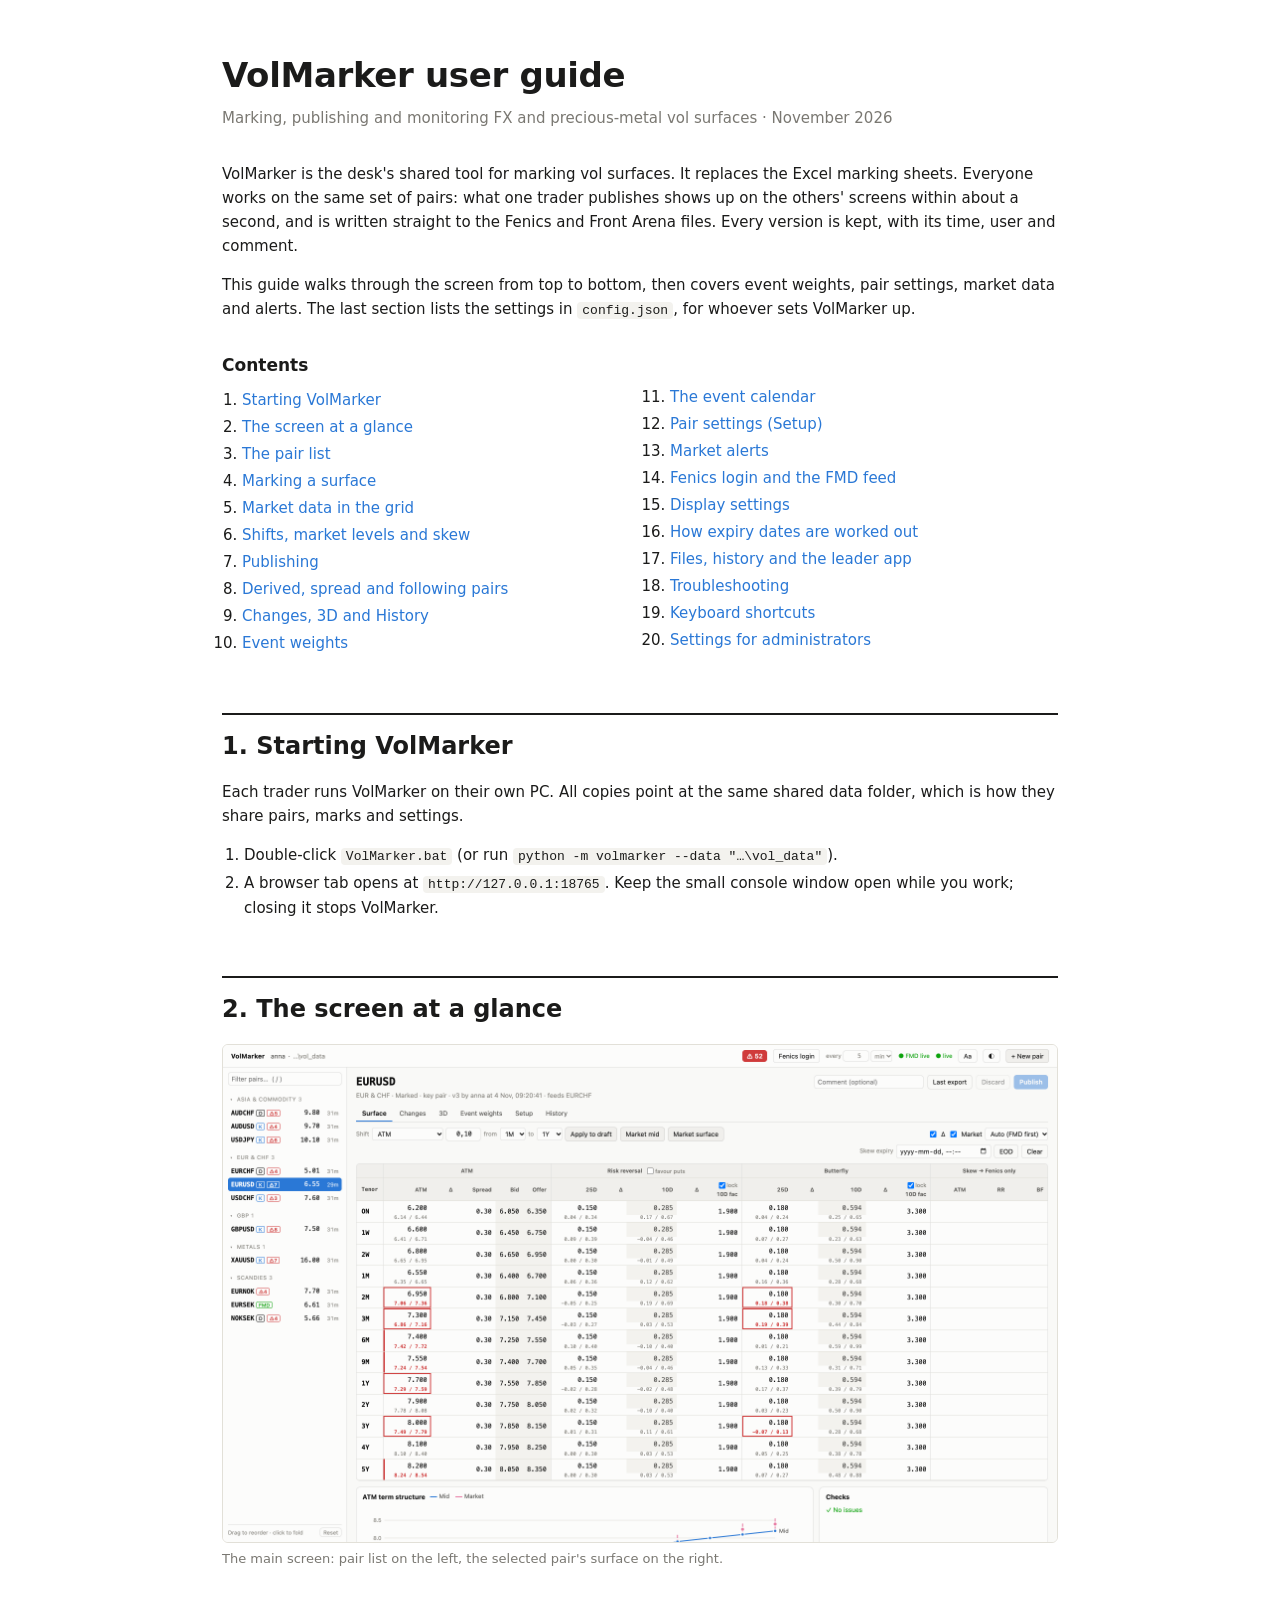
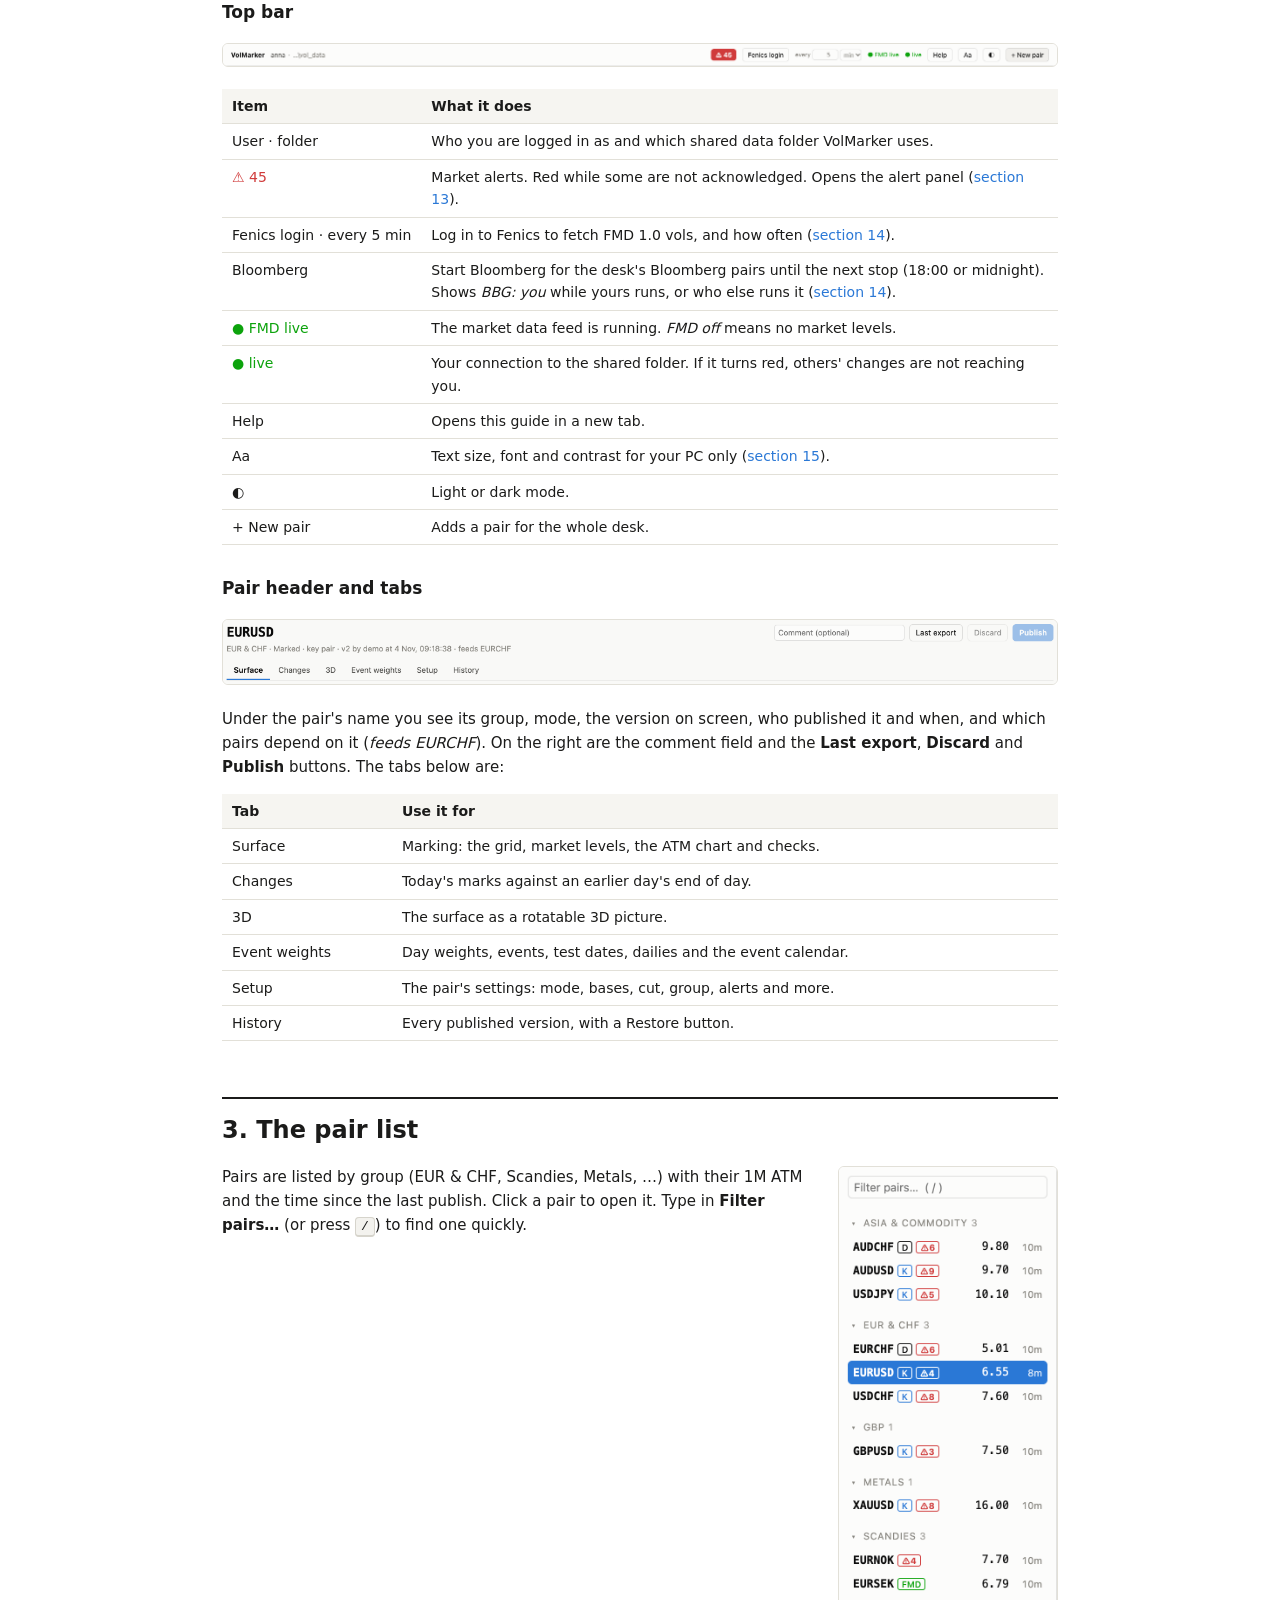
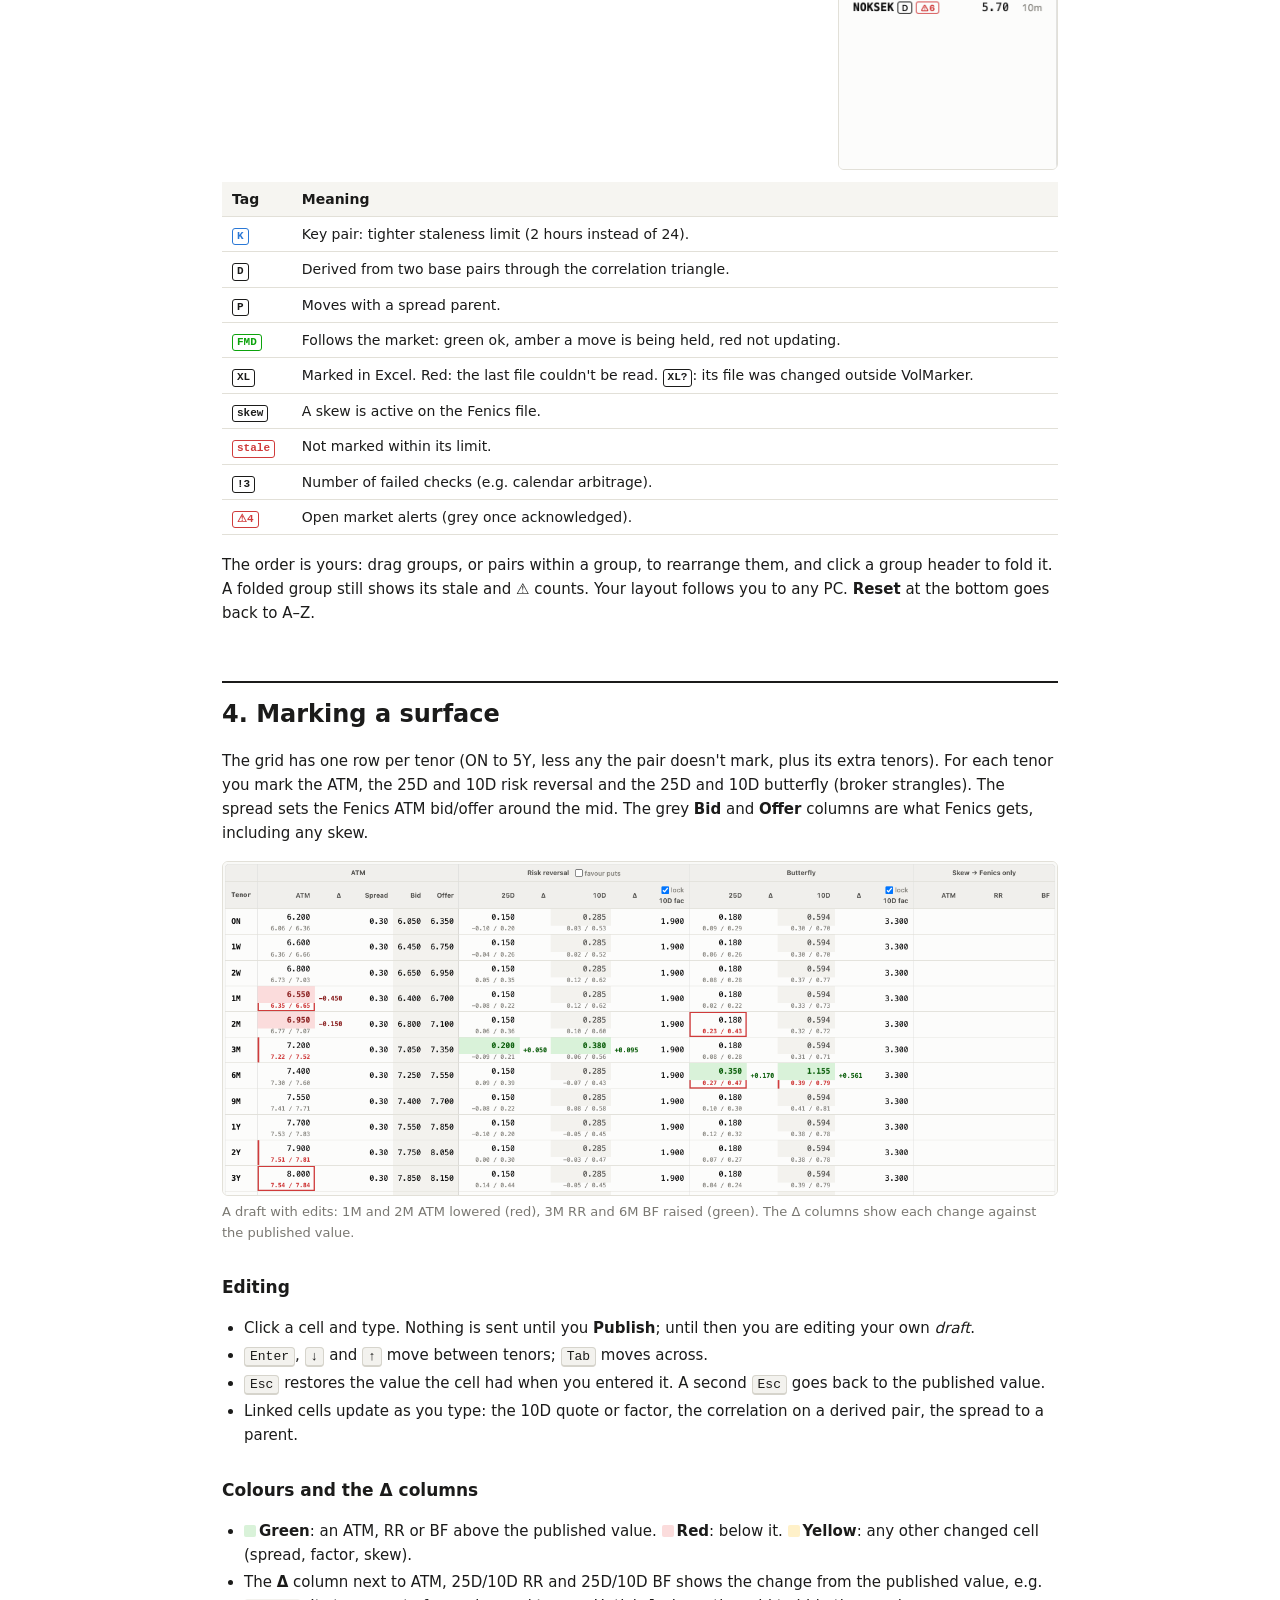
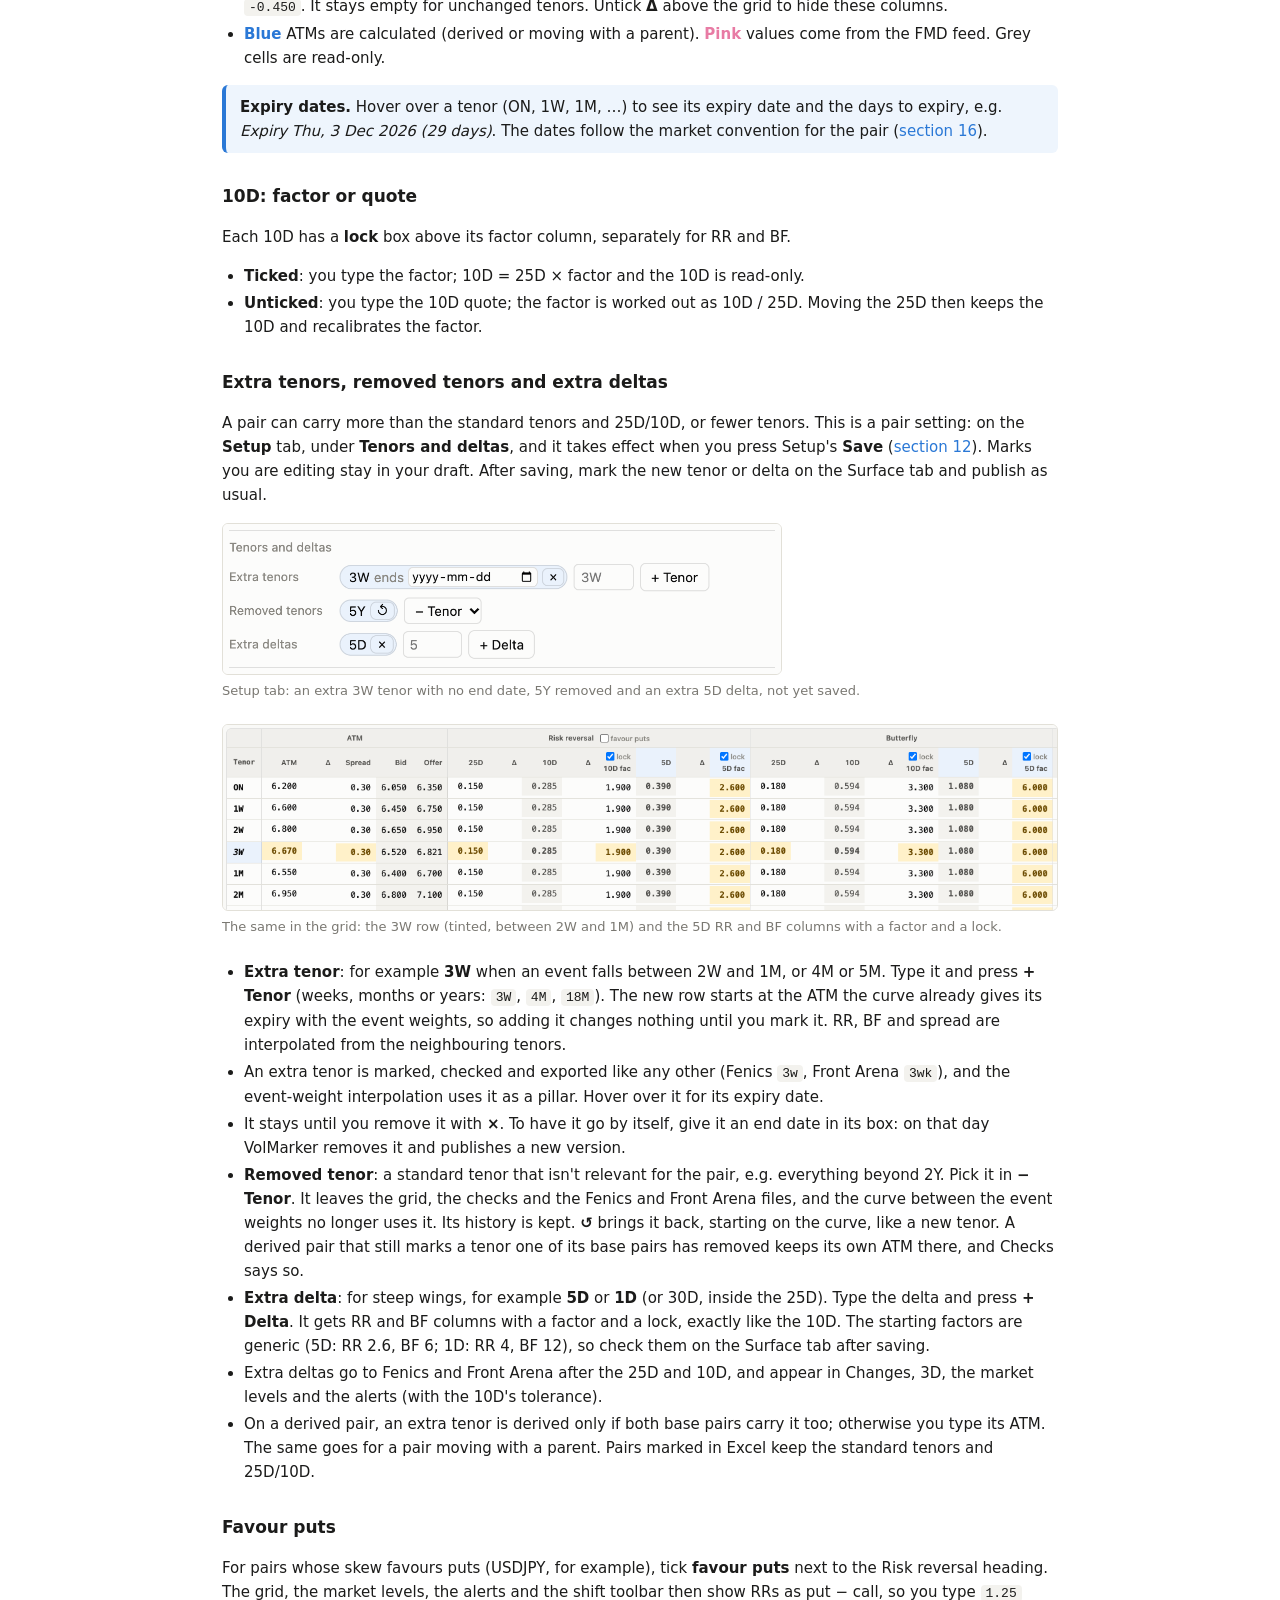
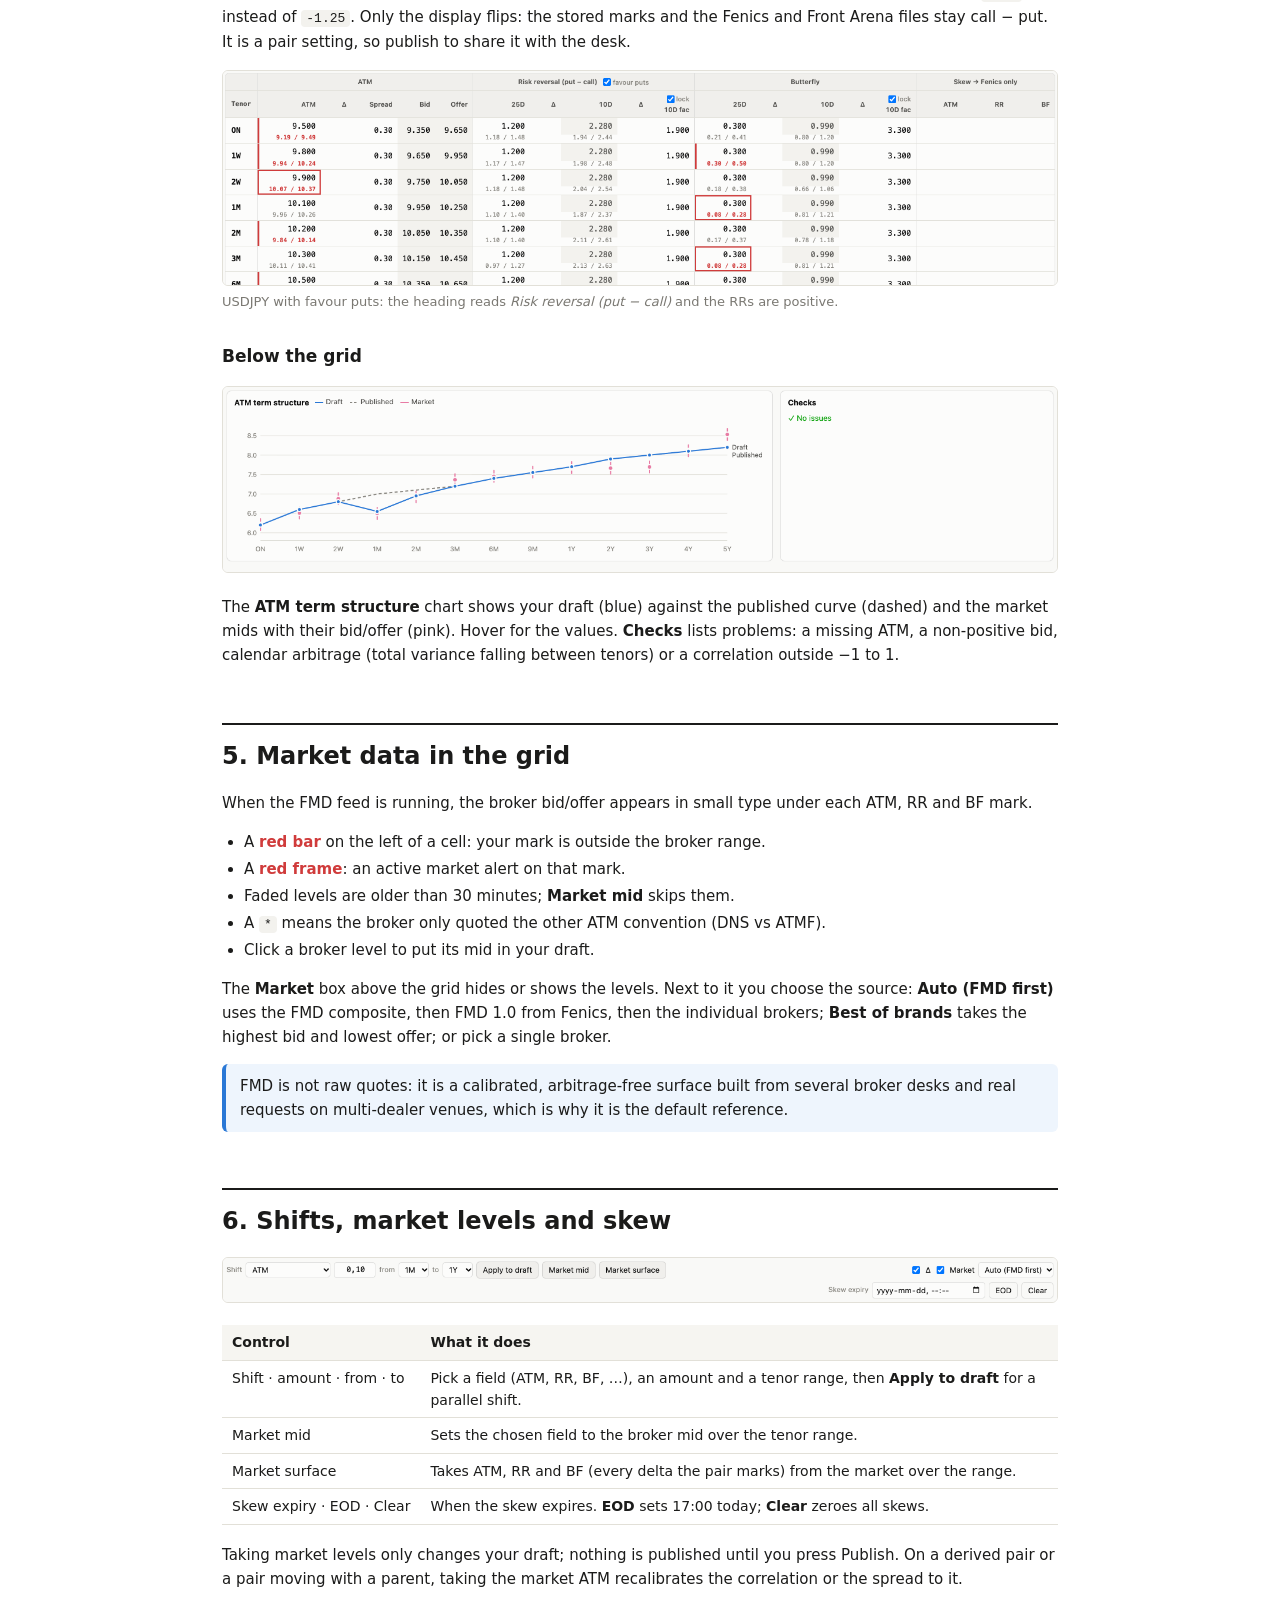
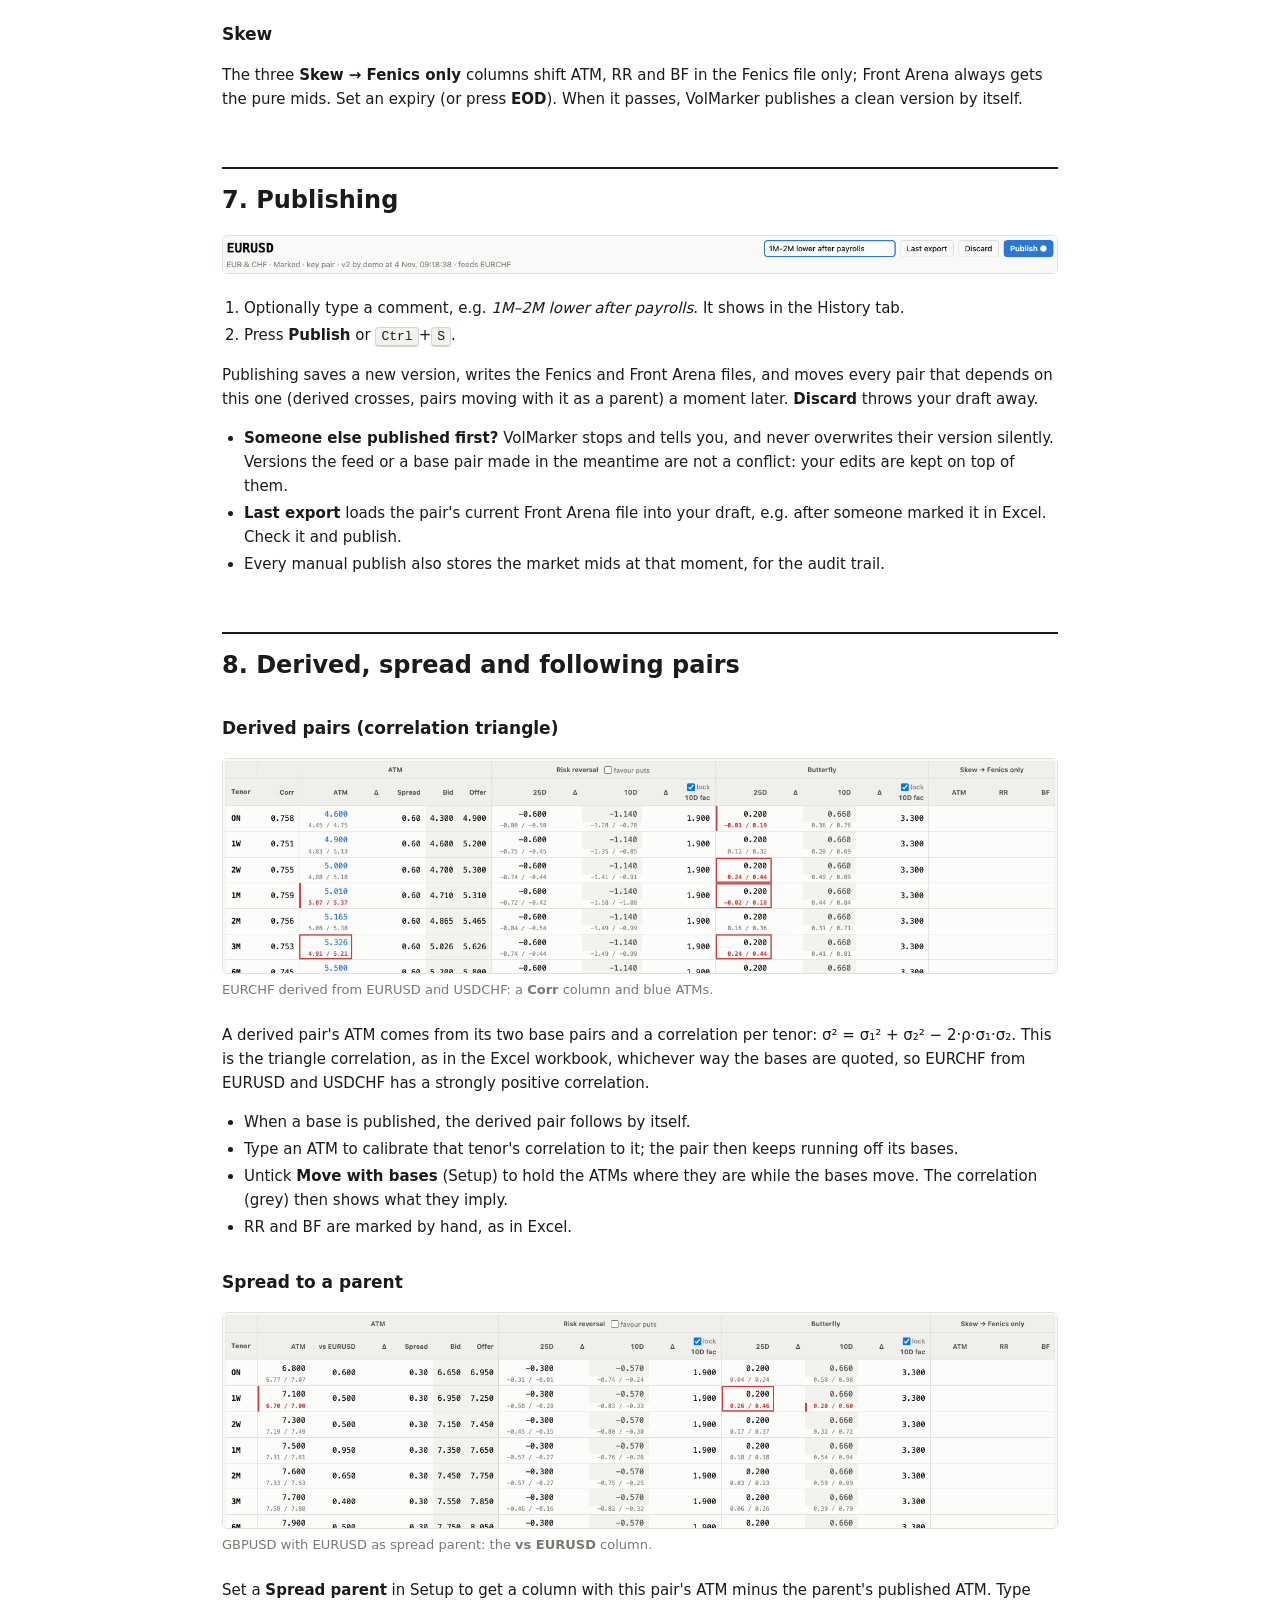
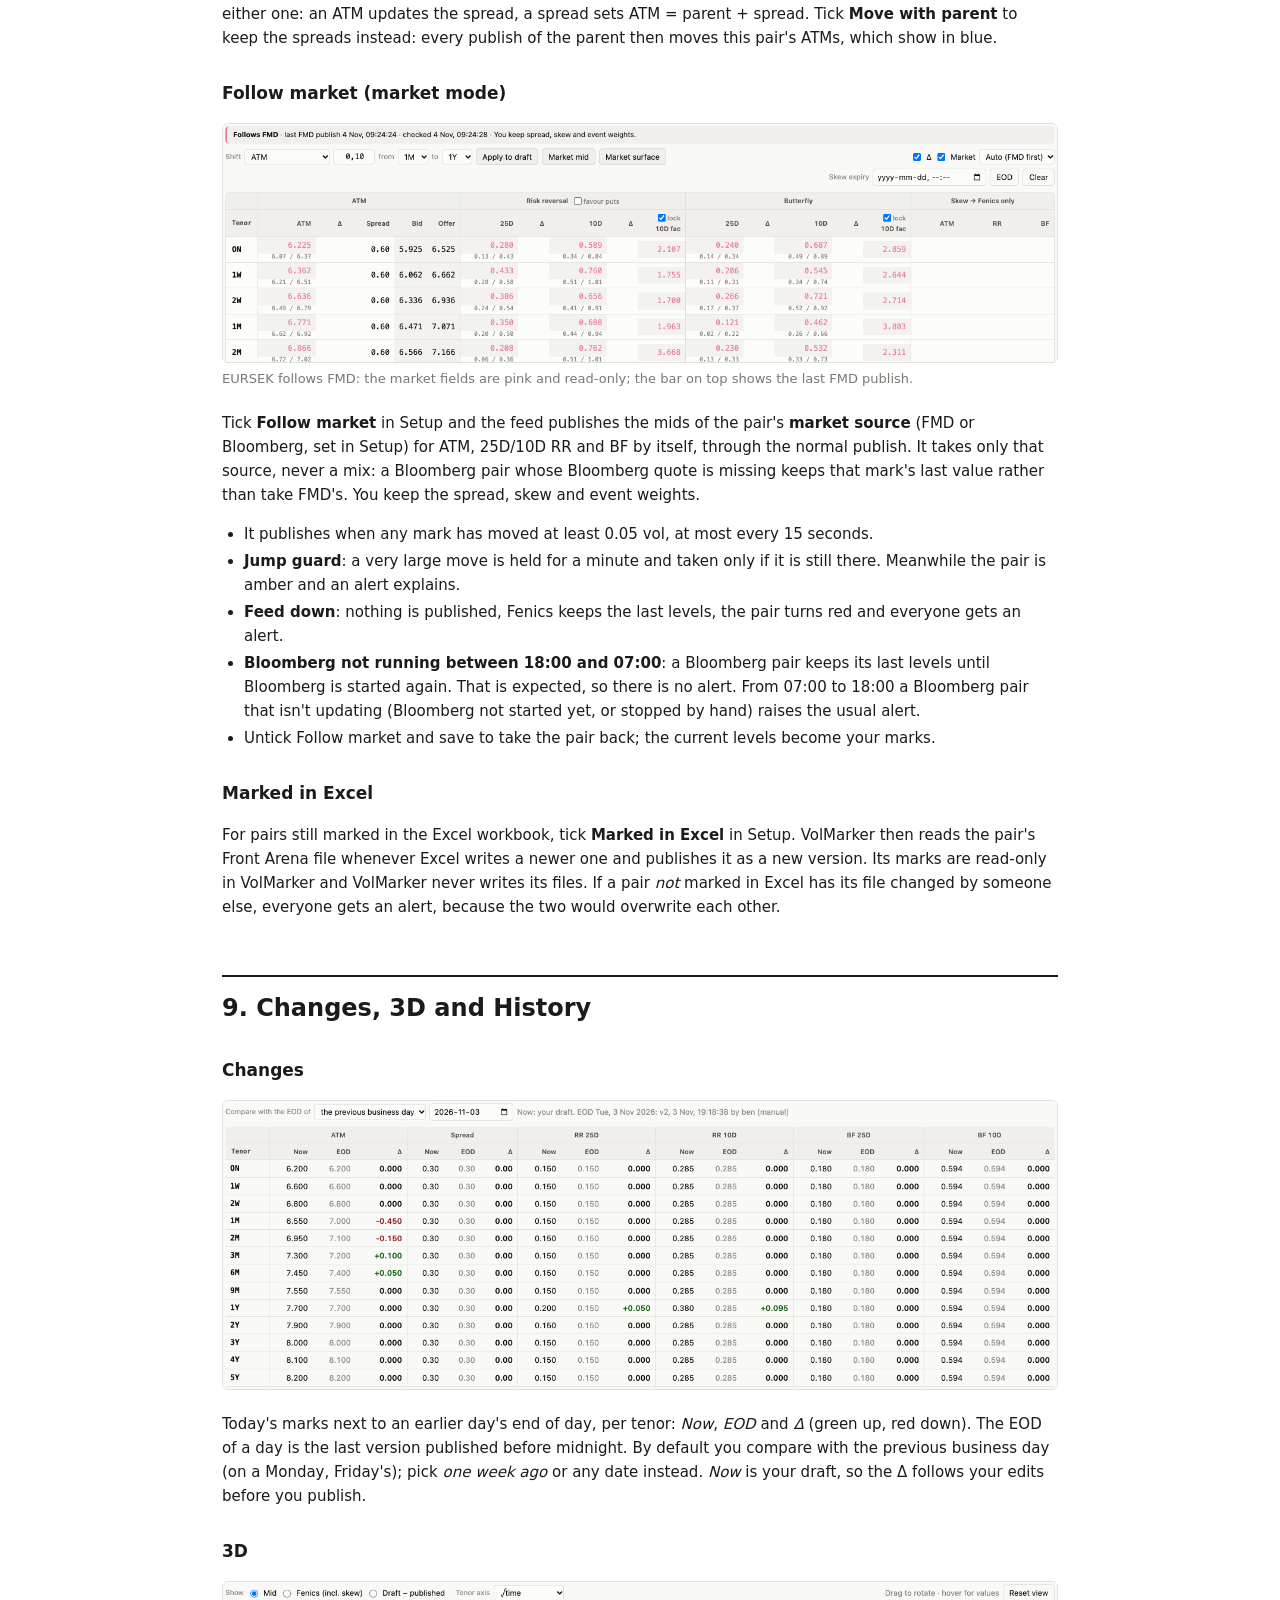
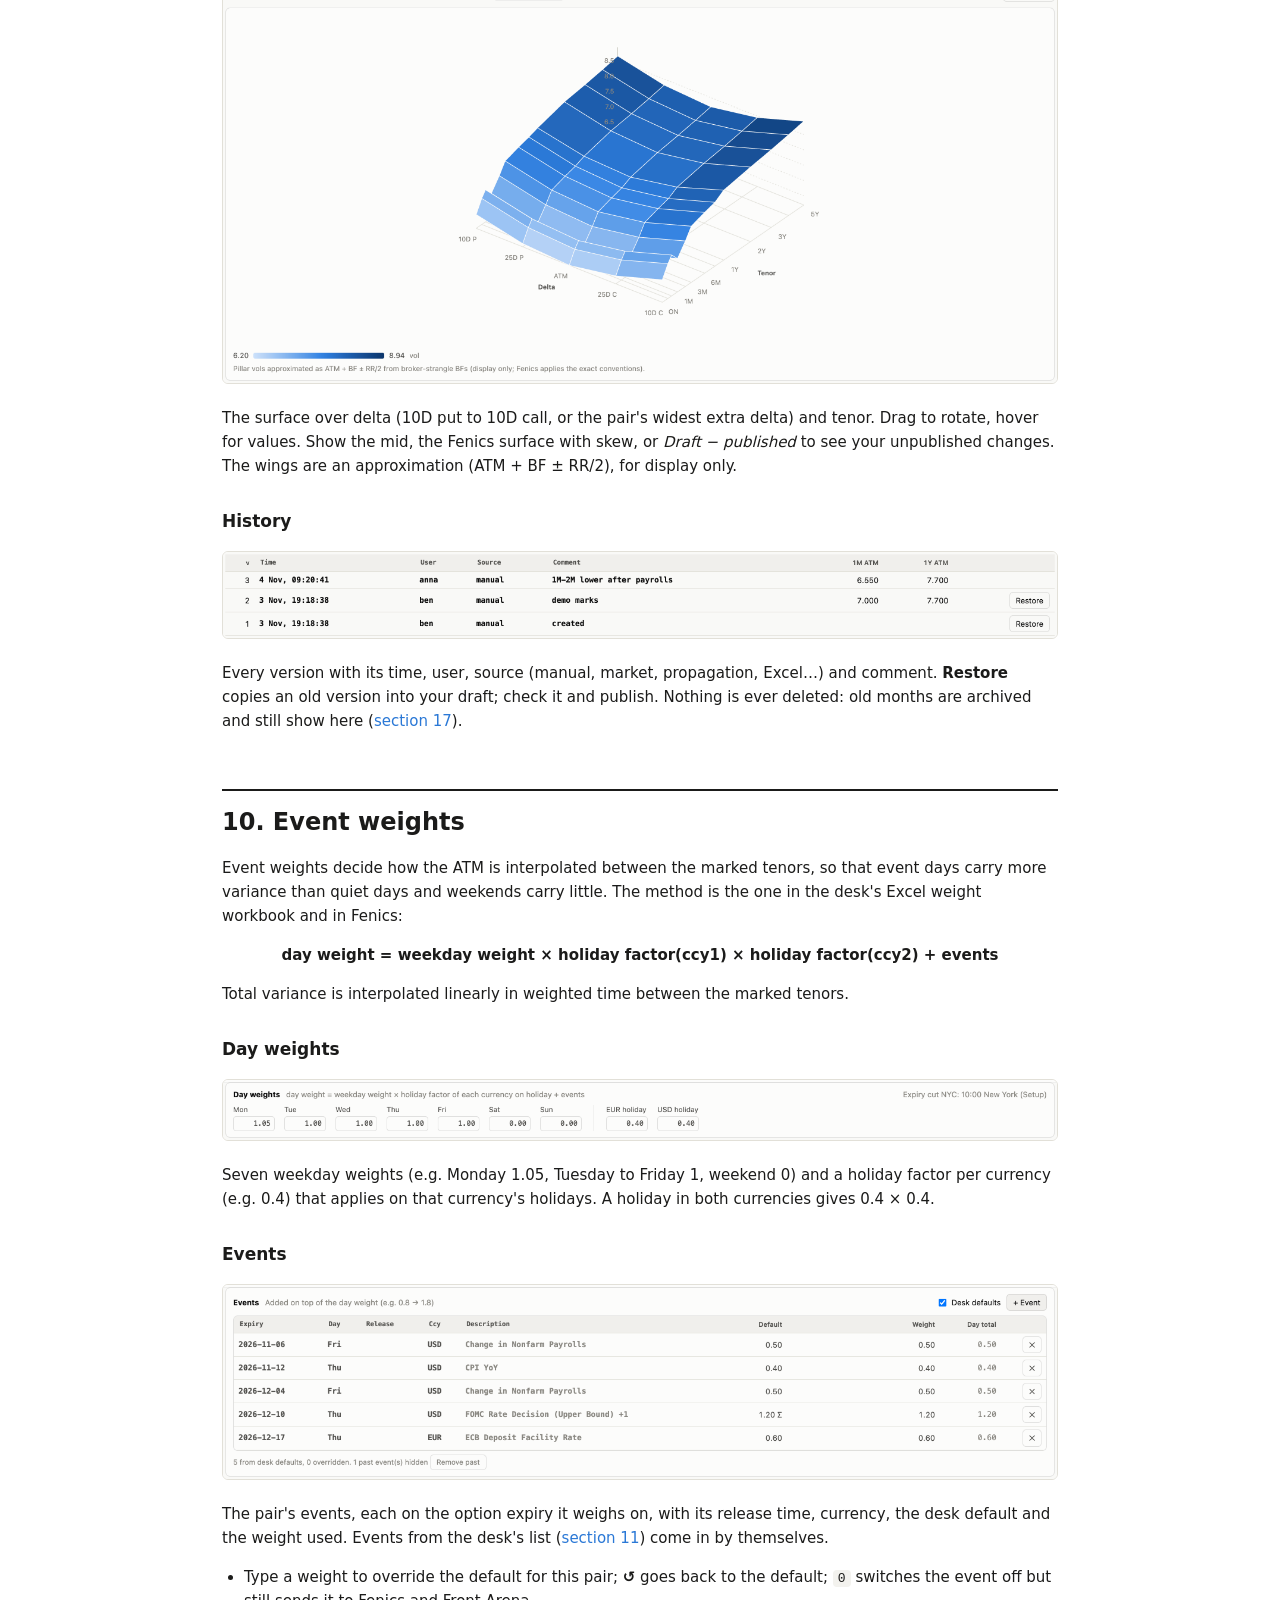
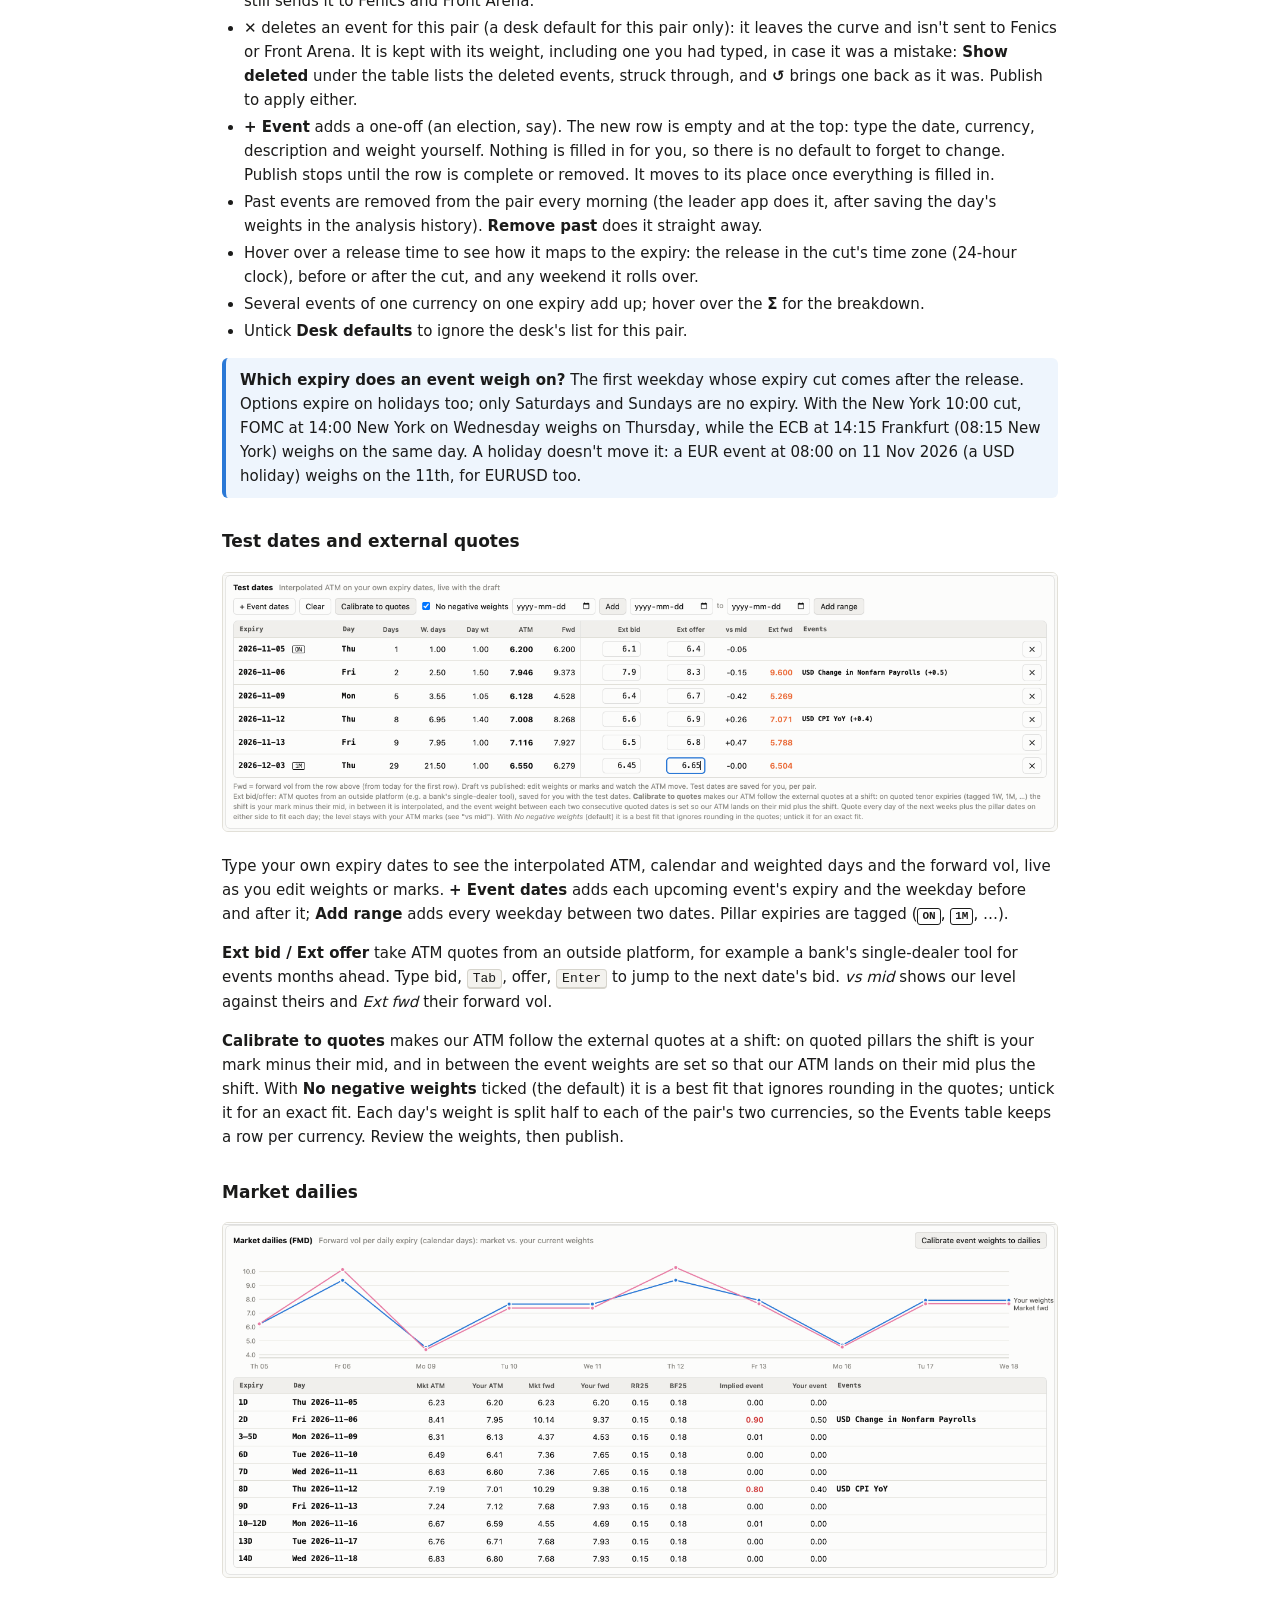
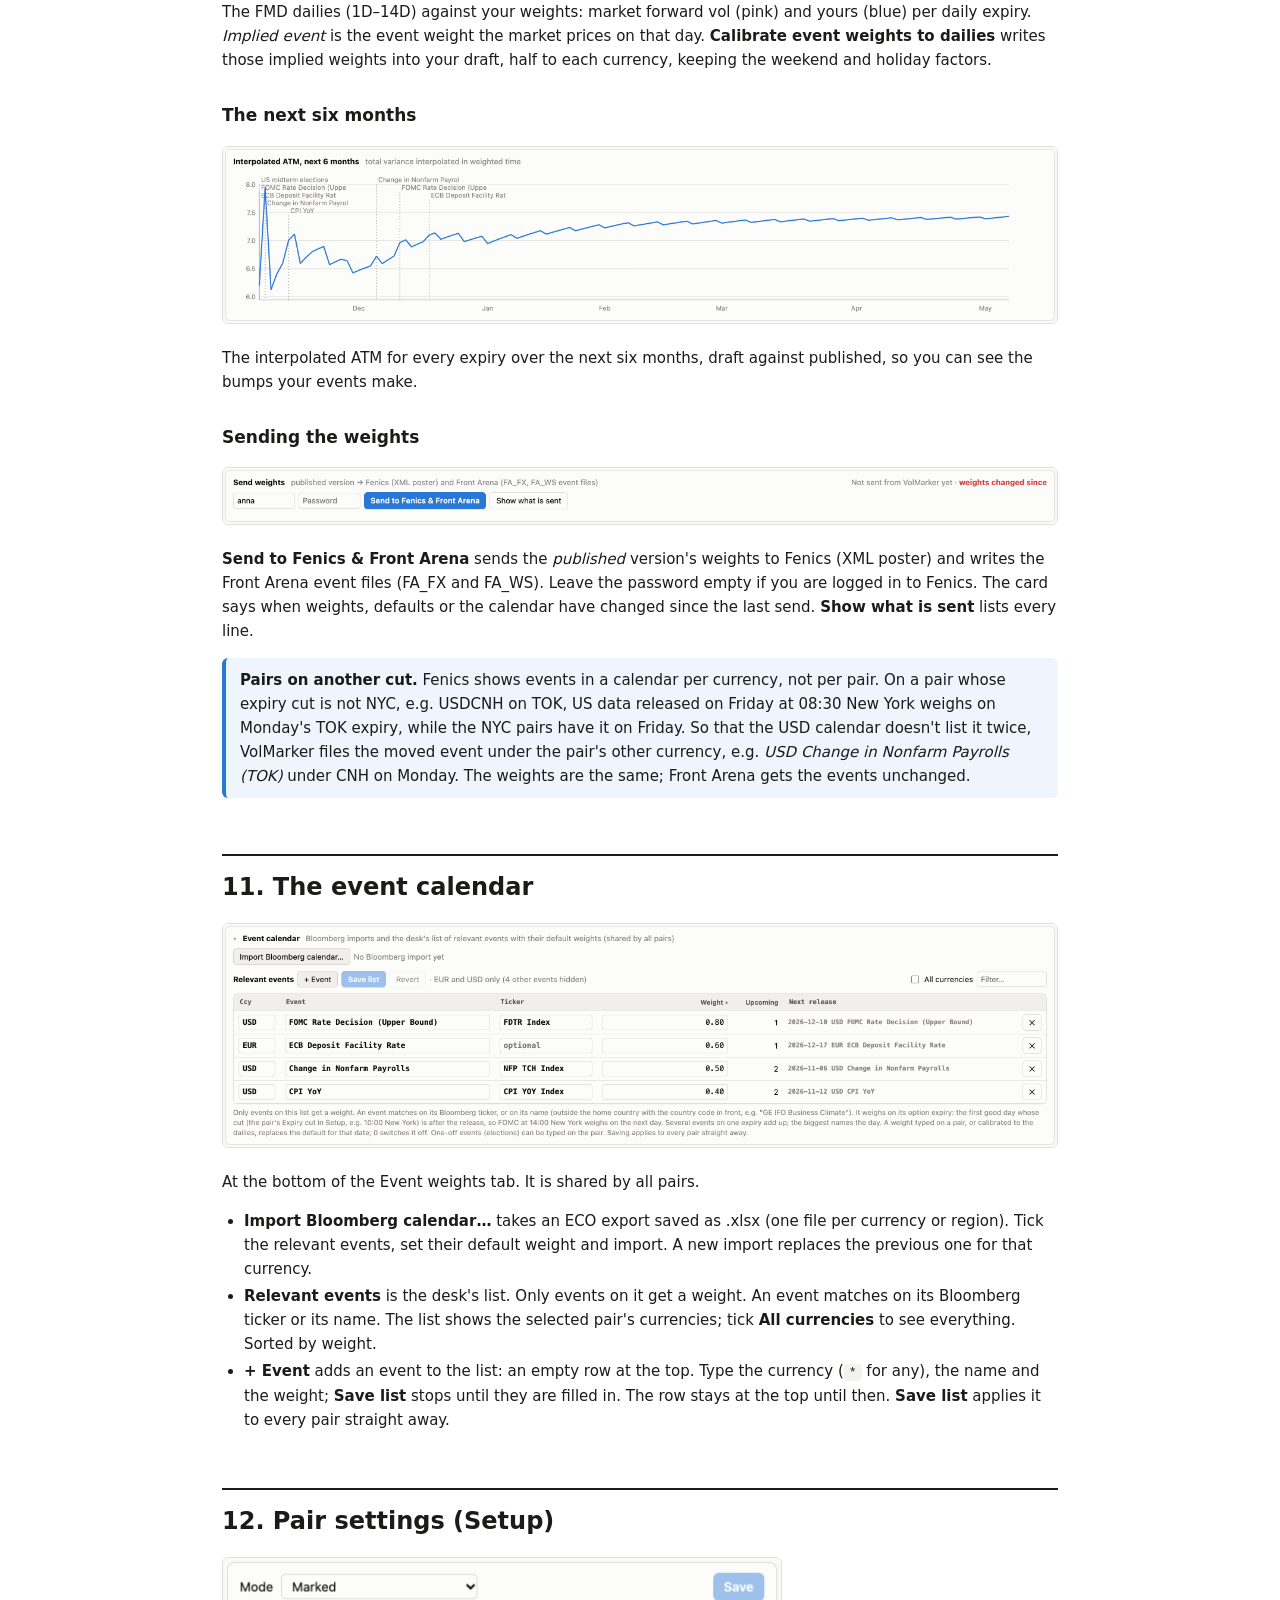
==== commit e859c905: "Bloomberg as a market source per pair; Follow FMD becomes Follow market - Setup: Market source FMD o" ====
--- a/volmarker/static/guide/index.html
+++ b/volmarker/static/guide/index.html
@@ -112,6 +112,7 @@
   <tr><td>User · folder</td><td>Who you are logged in as and which shared data folder VolMarker uses.</td></tr>
   <tr><td><span class="red">⚠ 45</span></td><td>Market alerts. Red while some are not acknowledged. Opens the alert panel (<a href="#alerts">section 13</a>).</td></tr>
   <tr><td>Fenics login · every 5 min</td><td>Log in to Fenics to fetch FMD 1.0 vols, and how often (<a href="#fenics">section 14</a>).</td></tr>
+  <tr><td>Bloomberg</td><td>Start Bloomberg for the desk's Bloomberg pairs until the next stop (18:00 or midnight). Shows <i>BBG: you</i> while yours runs, or who else runs it (<a href="#bloomberg">section 14</a>).</td></tr>
   <tr><td><span class="fmd">● FMD live</span></td><td>The market data feed is running. <i>FMD off</i> means no market levels.</td></tr>
   <tr><td><span class="fmd">● live</span></td><td>Your connection to the shared folder. If it turns red, others' changes are not reaching you.</td></tr>
   <tr><td>Help</td><td>Opens this guide in a new tab.</td></tr>
@@ -270,14 +271,15 @@
 <figure><img src="shots/spread.png" alt="GBPUSD with spread to EURUSD"><figcaption>GBPUSD with EURUSD as spread parent: the <b>vs EURUSD</b> column.</figcaption></figure>
 <p>Set a <b>Spread parent</b> in Setup to get a column with this pair's ATM minus the parent's published ATM. Type either one: an ATM updates the spread, a spread sets ATM = parent + spread. Tick <b>Move with parent</b> to keep the spreads instead: every publish of the parent then moves this pair's ATMs, which show in blue.</p>
 
-<h3>Follow FMD (market mode)</h3>
+<h3>Follow market (market mode)</h3>
 <figure><img src="shots/follow.png" alt="EURSEK following FMD"><figcaption>EURSEK follows FMD: the market fields are pink and read-only; the bar on top shows the last FMD publish.</figcaption></figure>
-<p>Tick <b>Follow FMD</b> in Setup and the feed publishes the FMD mids for ATM, 25D/10D RR and BF by itself, through the normal publish. You keep the spread, skew and event weights.</p>
+<p>Tick <b>Follow market</b> in Setup and the feed publishes the mids of the pair's <b>market source</b> (FMD or Bloomberg, set in Setup) for ATM, 25D/10D RR and BF by itself, through the normal publish. It takes only that source, never a mix: a Bloomberg pair whose Bloomberg quote is missing keeps that mark's last value rather than take FMD's. You keep the spread, skew and event weights.</p>
 <ul>
   <li>It publishes when any mark has moved at least 0.05 vol, at most every 15 seconds.</li>
   <li><b>Jump guard</b>: a very large move is held for a minute and taken only if it is still there. Meanwhile the pair is amber and an alert explains.</li>
   <li><b>Feed down</b>: nothing is published, Fenics keeps the last levels, the pair turns red and everyone gets an alert.</li>
-  <li>Untick Follow FMD and save to take the pair back; the current levels become your marks.</li>
+  <li><b>Bloomberg not running between 18:00 and 07:00</b>: a Bloomberg pair keeps its last levels until Bloomberg is started again. That is expected, so there is no alert. From 07:00 to 18:00 a Bloomberg pair that isn't updating (Bloomberg not started yet, or stopped by hand) raises the usual alert.</li>
+  <li>Untick Follow market and save to take the pair back; the current levels become your marks.</li>
 </ul>
 
 <h3>Marked in Excel</h3>
@@ -368,8 +370,9 @@
   <tr><td>Group</td><td>Where the pair is listed in the sidebar, for everyone.</td></tr>
   <tr><td>Key pair</td><td>Auto-quoted, with the tighter staleness limit.</td></tr>
   <tr><td>ATM convention</td><td>DNS or ATMF, used to match broker ATM quotes.</td></tr>
-  <tr><td>Inverse</td><td>Fenics and FMD quote the pair's RRs in the inverted pair's terms (e.g. NOKCHF as CHFNOK), so their sign is flipped going to Fenics and coming from FMD.</td></tr>
-  <tr><td>Follow FMD</td><td>Market mode (<a href="#types">section 8</a>).</td></tr>
+  <tr><td>Inverse</td><td>Fenics and FMD quote the pair's RRs in the inverted pair's terms (e.g. NOKCHF as CHFNOK), so their sign is flipped going to Fenics and coming from FMD. Bloomberg is fetched for the same standard pair (CHFNOK) and flipped the same way.</td></tr>
+  <tr><td>Market source</td><td>FMD, or Bloomberg. With Bloomberg, the grid, alerts and Follow market use Bloomberg's levels while it runs, and FMD's where Bloomberg has none or after it stops (<a href="#bloomberg">section 14</a>).</td></tr>
+  <tr><td>Follow market</td><td>Market mode (<a href="#types">section 8</a>).</td></tr>
   <tr><td>Marked in Excel</td><td>Read the marks from Excel's export file (<a href="#types">section 8</a>).</td></tr>
   <tr><td>Alert tolerance</td><td>Per-pair tolerances in vol points; empty uses the desk default. Mute all alerts, or only the RR and BF ones.</td></tr>
 </table>
@@ -393,15 +396,24 @@
 </ul>
 
 <!-- ------------------------------------------------------------------ -->
-<h2 id="fenics">14. Fenics login and the FMD feed</h2>
+<h2 id="fenics">14. Fenics login, the FMD feed and Bloomberg</h2>
 
 <figure class="narrow"><img src="shots/dlg-fenics.png" alt="Fenics login"></figure>
 <p>One feed serves the whole desk and writes the market levels to the shared folder; every VolMarker reads them from there. With FMD 1.0, the usual way is <b>Fenics login</b> in the top bar: type your Fenics user and password. That VolMarker then fetches every pair's surface from Fenics until you log out or close it.</p>
 <ul>
-  <li><b>every … s / min</b> next to the button sets how often (default 5 minutes, at least 10 seconds). Shorten it around an event; it applies at once.</li>
+  <li><b>every … s / min</b> next to the button sets how often (default 5 minutes, at least 10 seconds), for FMD 1.0 and Bloomberg alike. Shorten it around an event; it applies at once.</li>
   <li>The password is kept in memory only, never saved. It is also used by <b>Send weights</b> when you leave its password empty.</li>
   <li>Only one feed runs per data folder, so a login is refused while someone else's feed is alive.</li>
   <li>FMD 1.0 gives a bid/offer for the ATM only; RRs and strangles come as mids and show as <code>mid</code> in the grid.</li>
+</ul>
+
+<h3 id="bloomberg">Bloomberg</h3>
+<p>Pairs whose <b>Market source</b> in Setup is Bloomberg get their levels from Bloomberg. Like the Fenics login, one VolMarker fetches them for the whole desk: click <b>Bloomberg</b> in the top bar on a PC with a Bloomberg Terminal (and the <code>blp</code> Python package). The button then reads <i>BBG: you</i>; everyone else sees who runs it.</p>
+<ul>
+  <li>Only the Bloomberg pairs are fetched, as often as the <b>every … s / min</b> field next to Fenics login says (the same interval as FMD 1.0; a change applies at once), with their tenors and deltas: e.g. <code>EURUSDV1M BGN Curncy</code> (ATM), <code>EURUSD25R1M</code> and <code>EURUSD25B1M</code>. FMD keeps fetching those pairs too, and both are recorded.</li>
+  <li>The grid takes Bloomberg first, and FMD where Bloomberg has no quote; the market choice above the grid shows which brand each quote came from.</li>
+  <li><b>18:00 and midnight</b>: to stay within Bloomberg's download limits it stops by itself at the next of these. If you stay late, click <b>Bloomberg</b> again: it runs until midnight, and can be started again after that too. The first one in next morning starts it for the day. While it is stopped, Bloomberg pairs show FMD levels, and those that follow the market keep their levels.</li>
+  <li>Closing your VolMarker stops it too; someone else can then start it.</li>
 </ul>
 
 <!-- ------------------------------------------------------------------ -->
@@ -519,7 +531,7 @@
   <tr><td><code>fmd_daily_basis</code></td><td><code>calendar</code></td><td>Dailies: "ND" = today + N calendar days, rolled off the weekend (holidays are expiries too).</td></tr>
   <tr><td><code>calendar_tz</code></td><td><code>Europe/Zurich</code></td><td>Time zone of the Bloomberg terminal the calendar is exported from.</td></tr>
   <tr><td><code>market_record.interval_min</code></td><td>5</td><td>How often the leader app records the FMD quotes for analysis. 0 switches recording off.</td></tr>
-  <tr><td><code>market_record.brands</code></td><td><code>["FMD", "FMD1"]</code></td><td>Which brands to record. Empty: all.</td></tr>
+  <tr><td><code>market_record.brands</code></td><td><code>["FMD", "FMD1", "BBG"]</code></td><td>Which brands to record. Empty: all.</td></tr>
   <tr><td><code>market_record.dir</code></td><td><code>market_history</code></td><td>Where the recordings go, one compressed file per month.</td></tr>
   <tr><td><code>analysis_dir</code></td><td><code>analysis</code></td><td>Where the tables for analysis go. Each morning the leader adds the previous day. Empty (<code>""</code>): off. To fill in the past once, including the dated copies from the Excel years, run <code>python scripts/export_history.py --data …\vol_data</code>; see the README.</td></tr>
 </table>
@@ -541,6 +553,18 @@
   <tr><td><code>xml.retry_missing</code>, <code>xml.timeout</code>, <code>xml.raw_dir</code></td><td>How long before asking again for a pair Fenics has no vols for (3600 s), the request timeout, and an optional folder for the raw answers, for debugging.</td></tr>
 </table>
 
+<h3>Bloomberg (<code>bbg</code>)</h3>
+<table class="cfg">
+  <tr><th>Setting</th><th>Meaning</th></tr>
+  <tr><td><code>source</code>, <code>pair_source</code></td><td>The pricing source in the tickers (<code>BGN</code>), and per-pair exceptions, e.g. <code>{"USDPLN": "BVOL"}</code>.</td></tr>
+  <tr><td><code>tickers</code></td><td>Ticker patterns for <code>atm</code>, <code>rr</code> and <code>bf</code>, with <code>{pair}</code> (the standard pair: CHFNOK for an inverse NOKCHF), <code>{tenor}</code>, <code>{delta}</code> and <code>{source}</code>.</td></tr>
+  <tr><td><code>fields</code></td><td>The Bloomberg fields for bid, offer and mid (<code>PX_BID</code>, <code>PX_ASK</code>, <code>PX_MID</code>).</td></tr>
+  <tr><td><code>atm_type</code></td><td>Bloomberg's ATM convention (DNS), matched against each pair's ATM convention.</td></tr>
+  <tr><td><code>batch</code></td><td>Tickers per request (200). How often is the interval field in the top bar.</td></tr>
+  <tr><td><code>stop_at</code></td><td>A run stops at the next of these times, in <code>calendar_tz</code> (<code>["18:00", "00:00"]</code>); it can be started again at once. <code>[]</code>: never.</td></tr>
+  <tr><td><code>quiet_hours</code></td><td>From and to (<code>["18:00", "07:00"]</code>): Bloomberg not running then raises no alert for pairs that follow it. <code>[]</code>: always alert.</td></tr>
+</table>
+
 <h3>Event weights (<code>weights_export</code>, <code>cuts</code>)</h3>
 <table class="cfg">
   <tr><th>Setting</th><th>Meaning</th></tr>
@@ -551,13 +575,13 @@
   <tr><td><code>cuts</code></td><td>The expiry cuts offered in Setup, each a time zone and time, e.g. <code>"WAR": {"tz": "Europe/Warsaw", "time": "11:00"}</code>. <code>times</code> sets another time on some weekdays, e.g. <code>{"Fri": "12:00"}</code>.</td></tr>
 </table>
 
-<h3>Derived pairs, Follow FMD and alerts</h3>
+<h3>Derived pairs, Follow market and alerts</h3>
 <table class="cfg">
   <tr><th>Setting</th><th>Default</th><th>Meaning</th></tr>
   <tr><td><code>propagation.min_change</code></td><td>0.005</td><td>After a market-driven move, a derived or parent-following pair is republished only if an ATM moves at least this much…</td></tr>
   <tr><td><code>propagation.min_corr_change</code></td><td>0.005</td><td>…or, on a cross whose ATMs stay put, the implied correlation moves at least this much…</td></tr>
   <tr><td><code>propagation.min_interval_s</code></td><td>5</td><td>…and at most this often. Manual publishes always go through.</td></tr>
-  <tr><td><code>follow.min_change</code></td><td>0.05</td><td>Follow FMD publishes when any mark has moved at least this much (vol points).</td></tr>
+  <tr><td><code>follow.min_change</code></td><td>0.05</td><td>Follow market publishes when any mark has moved at least this much (vol points).</td></tr>
   <tr><td><code>follow.min_publish_interval_s</code></td><td>15</td><td>At most one automatic publish per pair this often.</td></tr>
   <tr><td><code>follow.max_jump</code></td><td>ATM 1.0, 25D RR 0.75, 10D RR 1.5, 25D BF 0.5, 10D BF 1.0</td><td>Bigger moves are held…</td></tr>
   <tr><td><code>follow.jump_confirm_s</code></td><td>60</td><td>…until they have lasted this long.</td></tr>
